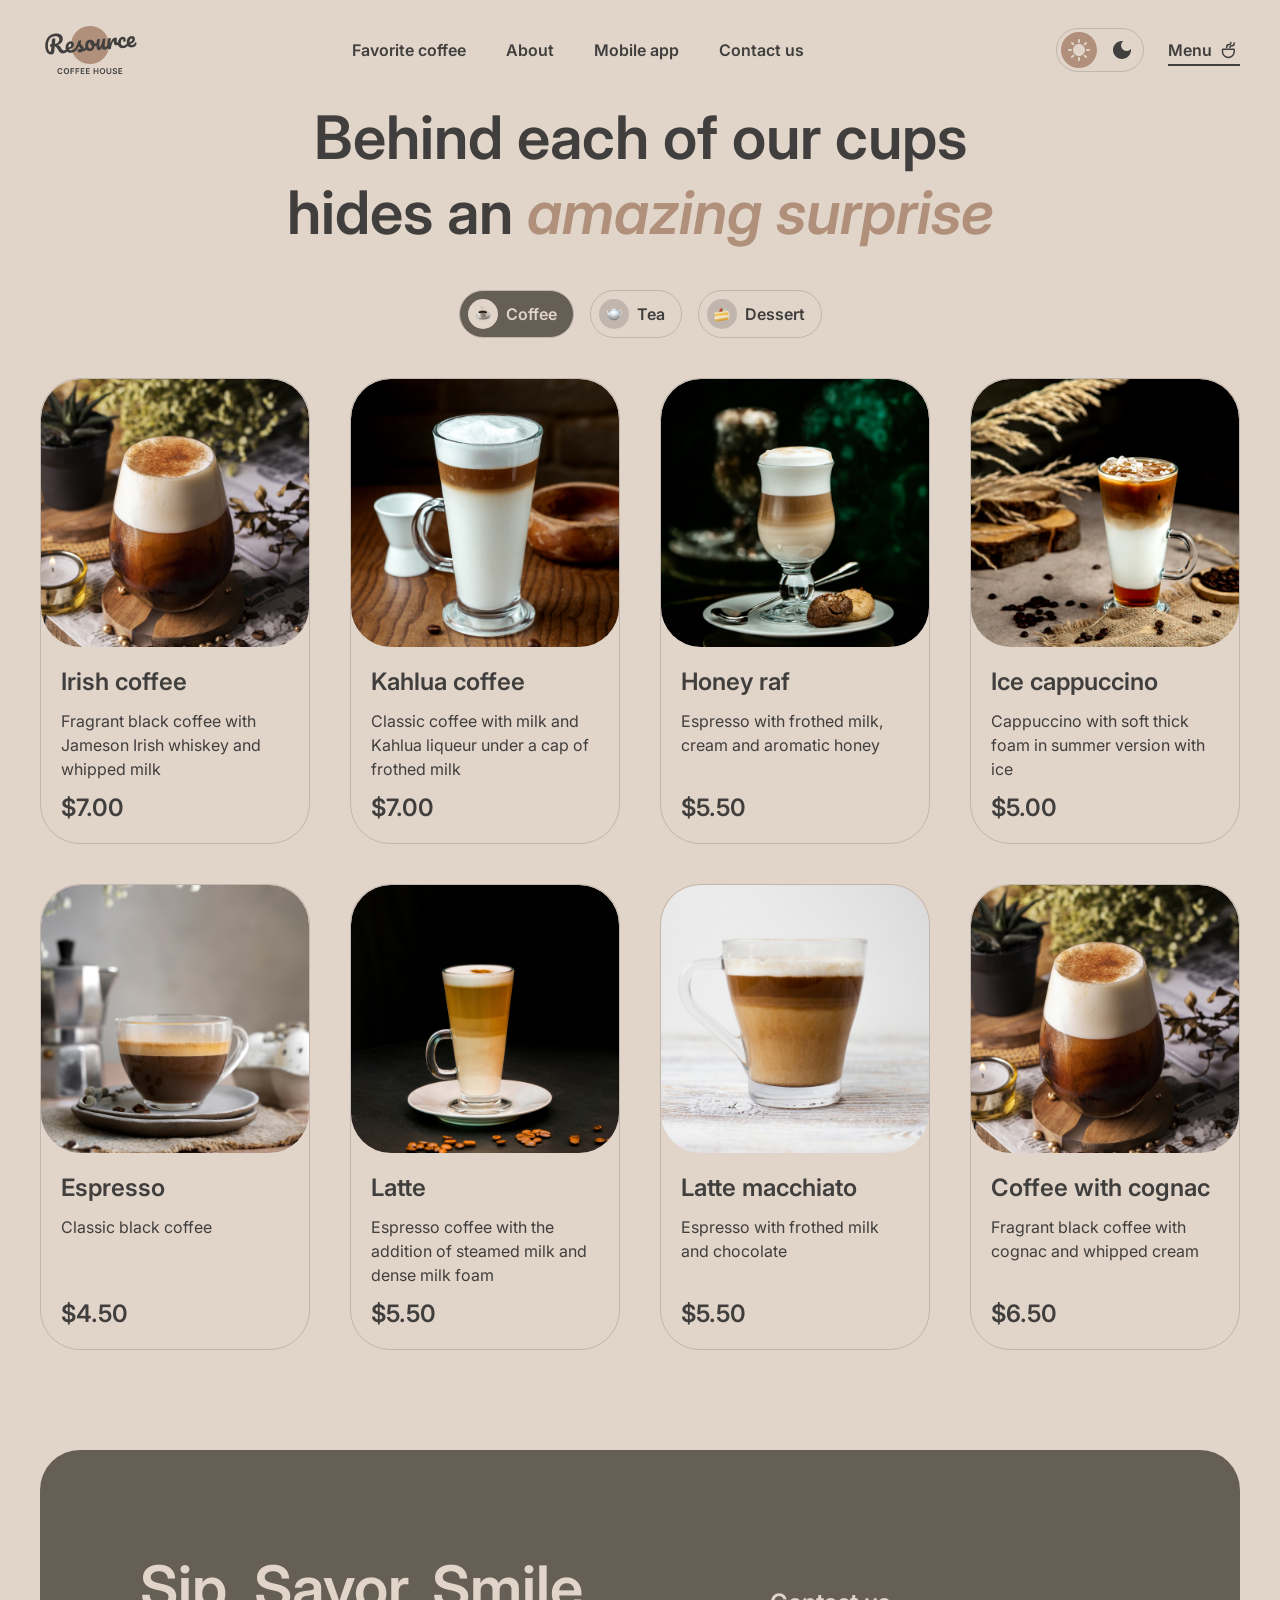
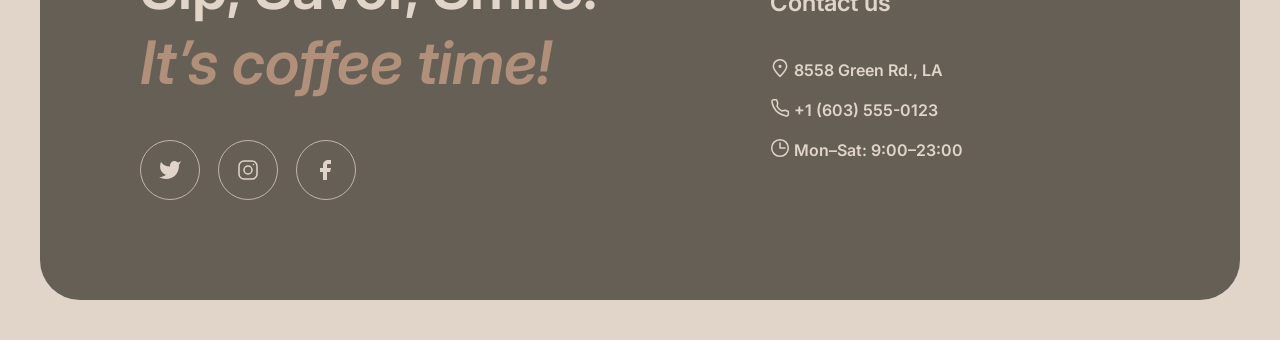
==== catalog.html @ eeb882cd "feat: add favicon" ====
<!doctype html>
<html lang="en">
  <head>
    <meta charset="UTF-8" />
    <meta name="viewport" content="width=device-width, initial-scale=1.0" />
    <title>Coffee House</title>
    <link rel="shortcut icon" href="./img/favicon.ico" type="image/x-icon" />
    <link rel="stylesheet" href="css/reset.css" />
    <link rel="stylesheet" href="css/style.css" />
  </head>
  <body>
    <div class="wrapper">
      <header class="header">
        <div class="header__container">
          <a href="index.html" class="header__logo">
            <img class="header__logo-img" src="./img/logo.png" alt="logo" />
            <img class="header__logo-img-dark" src="./img/logo-dark.png" alt="logo dark" />
          </a>
          <nav class="header__menu menu-header">
            <ul class="menu-header__list">
              <li class="menu-header__item">
                <a href="#favorite" class="menu-header__link">Favorite coffee</a>
              </li>
              <li class="menu-header__item">
                <a href="#about" class="menu-header__link">About</a>
              </li>
              <li class="menu-header__item">
                <a href="#mobile" class="menu-header__link">Mobile app</a>
              </li>
              <li class="menu-header__item">
                <a href="#footer" class="menu-header__link">Contact us</a>
              </li>
              <li class="menu-header__item">
                <a href="#" class="actions-header__menu"
                  >Menu
                  <svg width="20" height="20" viewBox="0 0 20 20" fill="none" xmlns="http://www.w3.org/2000/svg">
                    <path
                      d="M14.167 9.76667V11.6667C14.167 14.8883 11.5553 17.5 8.33366 17.5C5.112 17.5 2.50033 14.8883 2.50033 11.6667V9.76667C2.50033 9.4353 2.76896 9.16667 3.10033 9.16667H13.567C13.8984 9.16667 14.167 9.4353 14.167 9.76667Z"
                      stroke="#403F3D"
                      stroke-width="1.5"
                      stroke-linecap="round"
                      stroke-linejoin="round"
                    />
                    <path
                      d="M10.0003 7.50008C10.0003 6.66675 10.5956 5.83341 11.786 5.83341C13.101 5.83341 14.167 4.76743 14.167 3.45246V2.91675"
                      stroke="#403F3D"
                      stroke-width="1.5"
                      stroke-linecap="round"
                      stroke-linejoin="round"
                    />
                    <path
                      d="M6.66634 7.5V7.08333C6.66634 5.70262 7.78563 4.58333 9.16634 4.58333C10.0868 4.58333 10.833 3.83714 10.833 2.91667V2.5"
                      stroke="#403F3D"
                      stroke-width="1.5"
                      stroke-linecap="round"
                      stroke-linejoin="round"
                    />
                    <path
                      d="M13.333 9.16675H15.4163C16.5669 9.16675 17.4997 10.0995 17.4997 11.2501C17.4997 12.4007 16.5669 13.3334 15.4163 13.3334H14.1663"
                      stroke="#403F3D"
                      stroke-width="1.5"
                      stroke-linecap="round"
                      stroke-linejoin="round"
                    />
                  </svg>
                </a>
              </li>
            </ul>
          </nav>
          <div class="header__actions actions-header">
            <button class="actions-header__theme">
              <span class="actions-header__icon">
                <svg width="22" height="22" viewBox="0 0 22 22" fill="none" xmlns="http://www.w3.org/2000/svg">
                  <path
                    d="M10 3V1C10 0.45 10.45 0 11 0C11.55 0 12 0.45 12 1V3C12 3.55 11.55 4 11 4C10.45 4 10 3.55 10 3ZM17.36 6.05L18.77 4.63C19.16 4.24 19.16 3.61 18.77 3.22C18.38 2.83 17.75 2.83 17.36 3.22L15.95 4.64C15.56 5.03 15.56 5.66 15.95 6.05C16.34 6.44 16.97 6.44 17.36 6.05ZM21 10H19C18.45 10 18 10.45 18 11C18 11.55 18.45 12 19 12H21C21.55 12 22 11.55 22 11C22 10.45 21.55 10 21 10ZM11 18C10.45 18 10 18.45 10 19V21C10 21.55 10.45 22 11 22C11.55 22 12 21.55 12 21V19C12 18.45 11.55 18 11 18ZM4.64 6.05L3.22 4.64C2.83 4.25 2.83 3.61 3.22 3.23C3.61 2.85 4.25 2.84 4.63 3.23L6.04 4.64C6.43 5.03 6.43 5.67 6.04 6.05C5.65 6.43 5.02 6.44 4.64 6.05ZM15.95 15.95C15.56 16.34 15.56 16.98 15.95 17.36L17.36 18.77C17.75 19.16 18.39 19.16 18.77 18.77C19.16 18.38 19.16 17.74 18.77 17.36L17.36 15.95C16.98 15.56 16.34 15.56 15.95 15.95ZM1 12H3C3.55 12 4 11.55 4 11C4 10.45 3.55 10 3 10H1C0.45 10 0 10.45 0 11C0 11.55 0.45 12 1 12ZM4.64 18.78L6.05 17.37C6.44 16.98 6.44 16.34 6.05 15.96C5.66 15.58 5.02 15.57 4.64 15.96L3.23 17.37C2.84 17.76 2.84 18.4 3.23 18.78C3.61 19.17 4.25 19.17 4.64 18.78ZM11 5C7.69 5 5 7.69 5 11C5 14.31 7.69 17 11 17C14.31 17 17 14.31 17 11C17 7.69 14.31 5 11 5Z"
                    fill="currentColor"
                  />
                </svg>
              </span>
              <span class="actions-header__icon">
                <svg width="18" height="18" viewBox="0 0 18 18" fill="none" xmlns="http://www.w3.org/2000/svg">
                  <path
                    d="M9 0C4.03 0 0 4.03 0 9C0 13.97 4.03 18 9 18C13.97 18 18 13.97 18 9C18 8.54 17.96 8.08 17.9 7.64C16.92 9.01 15.32 9.9 13.5 9.9C10.52 9.9 8.1 7.48 8.1 4.5C8.1 2.69 8.99 1.08 10.36 0.0999999C9.92 0.0399999 9.46 0 9 0Z"
                    fill="currentColor"
                  />
                </svg>
              </span>
            </button>
            <a href="#" class="actions-header__menu active"
              >Menu
              <svg width="20" height="20" viewBox="0 0 20 20" fill="none" xmlns="http://www.w3.org/2000/svg">
                <path
                  d="M14.167 9.76667V11.6667C14.167 14.8883 11.5553 17.5 8.33366 17.5C5.112 17.5 2.50033 14.8883 2.50033 11.6667V9.76667C2.50033 9.4353 2.76896 9.16667 3.10033 9.16667H13.567C13.8984 9.16667 14.167 9.4353 14.167 9.76667Z"
                  stroke="currentColor"
                  stroke-width="1.5"
                  stroke-linecap="round"
                  stroke-linejoin="round"
                />
                <path
                  d="M10.0003 7.50008C10.0003 6.66675 10.5956 5.83341 11.786 5.83341C13.101 5.83341 14.167 4.76743 14.167 3.45246V2.91675"
                  stroke="currentColor"
                  stroke-width="1.5"
                  stroke-linecap="round"
                  stroke-linejoin="round"
                />
                <path
                  d="M6.66634 7.5V7.08333C6.66634 5.70262 7.78563 4.58333 9.16634 4.58333C10.0868 4.58333 10.833 3.83714 10.833 2.91667V2.5"
                  stroke="currentColor"
                  stroke-width="1.5"
                  stroke-linecap="round"
                  stroke-linejoin="round"
                />
                <path
                  d="M13.333 9.16675H15.4163C16.5669 9.16675 17.4997 10.0995 17.4997 11.2501C17.4997 12.4007 16.5669 13.3334 15.4163 13.3334H14.1663"
                  stroke="#currentColor"
                  stroke-width="1.5"
                  stroke-linecap="round"
                  stroke-linejoin="round"
                />
              </svg>
            </a>
            <button type="button" class="icon-menu"></button>
          </div>
        </div>
      </header>
      <main class="main">
        <section class="catalog">
          <div class="catalog__container">
            <h1 class="catalog__title">Behind each of our cups hides an <span class="accent">amazing surprise</span></h1>
            <ul class="catalog__tabs">
              <li class="catalog__tab tab-catalog">
                <button class="tab-catalog__btn tab-catalog__btn--active" data-tab="coffee">
                  <div class="tab-catalog__icon">
                    <img src="./img/tab-icon-1.png" alt="coffee" />
                  </div>
                  <span class="tab-catalog__name">Coffee</span>
                </button>
              </li>
              <li class="catalog__tab tab-catalog">
                <button class="tab-catalog__btn" data-tab="tea">
                  <div class="tab-catalog__icon">
                    <img src="./img/tab-icon-2.png" alt="coffee" />
                  </div>
                  <span class="tab-catalog__name">Tea</span>
                </button>
              </li>
              <li class="catalog__tab tab-catalog">
                <button class="tab-catalog__btn" data-tab="dessert">
                  <div class="tab-catalog__icon">
                    <img src="./img/tab-icon-3.png" alt="coffee" />
                  </div>
                  <span class="tab-catalog__name">Dessert</span>
                </button>
              </li>
            </ul>
            <div class="catalog__grid">
              <article class="catalog__item item-catalog" data-category="coffee">
                <div class="item-catalog__image">
                  <img src="./img/catalog/coffee-1.jpg" alt="coffee-1" />
                </div>
                <div class="item-catalog__body">
                  <a href="#" class="item-catalog__title-link">
                    <h3 class="item-catalog__title">Irish coffee</h3>
                  </a>
                  <div class="item-catalog__text">Fragrant black coffee with Jameson Irish whiskey and whipped milk</div>
                  <div class="item-catalog__price">$7.00</div>
                </div>
              </article>
              <article class="catalog__item item-catalog" data-category="coffee">
                <div class="item-catalog__image">
                  <img src="./img/catalog/coffee-2.jpg" alt="coffee-2" />
                </div>
                <div class="item-catalog__body">
                  <a href="#" class="item-catalog__title-link">
                    <h3 class="item-catalog__title">Kahlua coffee</h3>
                  </a>
                  <div class="item-catalog__text">Classic coffee with milk and Kahlua liqueur under a cap of frothed milk</div>
                  <div class="item-catalog__price">$7.00</div>
                </div>
              </article>
              <article class="catalog__item item-catalog" data-category="coffee">
                <div class="item-catalog__image">
                  <img src="./img/catalog/coffee-3.jpg" alt="coffee-3" />
                </div>
                <div class="item-catalog__body">
                  <a href="#" class="item-catalog__title-link">
                    <h3 class="item-catalog__title">Honey raf</h3>
                  </a>
                  <div class="item-catalog__text">Espresso with frothed milk, cream and aromatic honey</div>
                  <div class="item-catalog__price">$5.50</div>
                </div>
              </article>
              <article class="catalog__item item-catalog" data-category="coffee">
                <div class="item-catalog__image">
                  <img src="./img/catalog/coffee-4.jpg" alt="coffee-4" />
                </div>
                <div class="item-catalog__body">
                  <a href="#" class="item-catalog__title-link">
                    <h3 class="item-catalog__title">Ice cappuccino</h3>
                  </a>
                  <div class="item-catalog__text">Cappuccino with soft thick foam in summer version with ice</div>
                  <div class="item-catalog__price">$5.00</div>
                </div>
              </article>
              <article class="catalog__item item-catalog" data-category="coffee">
                <div class="item-catalog__image">
                  <img src="./img/catalog/coffee-5.jpg" alt="coffee-5" />
                </div>
                <div class="item-catalog__body">
                  <a href="#" class="item-catalog__title-link">
                    <h3 class="item-catalog__title">Espresso</h3>
                  </a>
                  <div class="item-catalog__text">Classic black coffee</div>
                  <div class="item-catalog__price">$4.50</div>
                </div>
              </article>
              <article class="catalog__item item-catalog" data-category="coffee">
                <div class="item-catalog__image">
                  <img src="./img/catalog/coffee-6.jpg" alt="coffee-6" />
                </div>
                <div class="item-catalog__body">
                  <a href="#" class="item-catalog__title-link">
                    <h3 class="item-catalog__title">Latte</h3>
                  </a>
                  <div class="item-catalog__text">Espresso coffee with the addition of steamed milk and dense milk foam</div>
                  <div class="item-catalog__price">$5.50</div>
                </div>
              </article>
              <article class="catalog__item item-catalog" data-category="coffee">
                <div class="item-catalog__image">
                  <img src="./img/catalog/coffee-7.jpg" alt="coffee-7" />
                </div>
                <div class="item-catalog__body">
                  <a href="#" class="item-catalog__title-link">
                    <h3 class="item-catalog__title">Latte macchiato</h3>
                  </a>
                  <div class="item-catalog__text">Espresso with frothed milk and chocolate</div>
                  <div class="item-catalog__price">$5.50</div>
                </div>
              </article>
              <article class="catalog__item item-catalog" data-category="coffee">
                <div class="item-catalog__image">
                  <img src="./img/catalog/coffee-1.jpg" alt="coffee-1" />
                </div>
                <div class="item-catalog__body">
                  <a href="#" class="item-catalog__title-link">
                    <h3 class="item-catalog__title">Coffee with cognac</h3>
                  </a>
                  <div class="item-catalog__text">Fragrant black coffee with cognac and whipped cream</div>
                  <div class="item-catalog__price">$6.50</div>
                </div>
              </article>

              <article class="catalog__item item-catalog hidden" data-category="tea">
                <div class="item-catalog__image">
                  <img src="./img/catalog/tea-1.jpg" alt="tea-1" />
                </div>
                <div class="item-catalog__body">
                  <a href="#" class="item-catalog__title-link">
                    <h3 class="item-catalog__title">Moroccan</h3>
                  </a>
                  <div class="item-catalog__text">Fragrant black tea with the addition of tangerine, cinnamon, honey, lemon and mint</div>
                  <div class="item-catalog__price">$4.50</div>
                </div>
              </article>
              <article class="catalog__item item-catalog hidden" data-category="tea">
                <div class="item-catalog__image">
                  <img src="./img/catalog/tea-2.jpg" alt="tea-2" />
                </div>
                <div class="item-catalog__body">
                  <a href="#" class="item-catalog__title-link">
                    <h3 class="item-catalog__title">Ginger</h3>
                  </a>
                  <div class="item-catalog__text">Original black tea with fresh ginger, lemon and honey</div>
                  <div class="item-catalog__price">$5.00</div>
                </div>
              </article>
              <article class="catalog__item item-catalog hidden" data-category="tea">
                <div class="item-catalog__image">
                  <img src="./img/catalog/tea-3.jpg" alt="tea-3" />
                </div>
                <div class="item-catalog__body">
                  <a href="#" class="item-catalog__title-link">
                    <h3 class="item-catalog__title">Cranberry</h3>
                  </a>
                  <div class="item-catalog__text">Invigorating black tea with cranberry and honey</div>
                  <div class="item-catalog__price">$5.00</div>
                </div>
              </article>
              <article class="catalog__item item-catalog hidden" data-category="tea">
                <div class="item-catalog__image">
                  <img src="./img/catalog/tea-4.jpg" alt="tea-4" />
                </div>
                <div class="item-catalog__body">
                  <a href="#" class="item-catalog__title-link">
                    <h3 class="item-catalog__title">Sea buckthorn</h3>
                  </a>
                  <div class="item-catalog__text">Toning sweet black tea with sea buckthorn, fresh thyme and cinnamon</div>
                  <div class="item-catalog__price">$5.50</div>
                </div>
              </article>

              <article class="catalog__item item-catalog hidden" data-category="dessert">
                <div class="item-catalog__image">
                  <img src="./img/catalog/dessert-1.jpg" alt="dessert-1" />
                </div>
                <div class="item-catalog__body">
                  <a href="#" class="item-catalog__title-link">
                    <h3 class="item-catalog__title">Marble cheesecake</h3>
                  </a>
                  <div class="item-catalog__text">Philadelphia cheese with lemon zest on a light sponge cake and red currant jam</div>
                  <div class="item-catalog__price">$3.50</div>
                </div>
              </article>
              <article class="catalog__item item-catalog hidden" data-category="dessert">
                <div class="item-catalog__image">
                  <img src="./img/catalog/dessert-2.jpg" alt="dessert-2" />
                </div>
                <div class="item-catalog__body">
                  <a href="#" class="item-catalog__title-link">
                    <h3 class="item-catalog__title">Red velvet</h3>
                  </a>
                  <div class="item-catalog__text">Layer cake with cream cheese frosting</div>
                  <div class="item-catalog__price">$4.500</div>
                </div>
              </article>
              <article class="catalog__item item-catalog hidden" data-category="dessert">
                <div class="item-catalog__image">
                  <img src="./img/catalog/dessert-3.jpg" alt="dessert-3" />
                </div>
                <div class="item-catalog__body">
                  <a href="#" class="item-catalog__title-link">
                    <h3 class="item-catalog__title">Cheesecakes</h3>
                  </a>
                  <div class="item-catalog__text">
                    Soft cottage cheese pancakes with sour cream and fresh berries and sprinkled with powdered sugar
                  </div>
                  <div class="item-catalog__price">$4.50</div>
                </div>
              </article>
              <article class="catalog__item item-catalog hidden" data-category="dessert">
                <div class="item-catalog__image">
                  <img src="./img/catalog/dessert-4.jpg" alt="dessert-4" />
                </div>
                <div class="item-catalog__body">
                  <a href="#" class="item-catalog__title-link">
                    <h3 class="item-catalog__title">Creme brulee</h3>
                  </a>
                  <div class="item-catalog__text">Delicate creamy dessert in a caramel basket with wild berries</div>
                  <div class="item-catalog__price">$4.00</div>
                </div>
              </article>
              <article class="catalog__item item-catalog hidden" data-category="dessert">
                <div class="item-catalog__image">
                  <img src="./img/catalog/dessert-5.jpg" alt="dessert-5" />
                </div>
                <div class="item-catalog__body">
                  <a href="#" class="item-catalog__title-link">
                    <h3 class="item-catalog__title">Pancakes</h3>
                  </a>
                  <div class="item-catalog__text">Tender pancakes with strawberry jam and fresh strawberries</div>
                  <div class="item-catalog__price">$4.50</div>
                </div>
              </article>
              <article class="catalog__item item-catalog hidden" data-category="dessert">
                <div class="item-catalog__image">
                  <img src="./img/catalog/dessert-6.jpg" alt="dessert-6" />
                </div>
                <div class="item-catalog__body">
                  <a href="#" class="item-catalog__title-link">
                    <h3 class="item-catalog__title">Honey cake</h3>
                  </a>
                  <div class="item-catalog__text">Classic honey cake with delicate custard</div>
                  <div class="item-catalog__price">$4.50</div>
                </div>
              </article>

              <article class="catalog__item item-catalog hidden" data-category="dessert">
                <div class="item-catalog__image">
                  <img src="./img/catalog/dessert-7.jpg" alt="dessert-7" />
                </div>
                <div class="item-catalog__body">
                  <a href="#" class="item-catalog__title-link">
                    <h3 class="item-catalog__title">Chocolate cake</h3>
                  </a>
                  <div class="item-catalog__text">Cake with hot chocolate filling and nuts with dried apricots</div>
                  <div class="item-catalog__price">$5.50</div>
                </div>
              </article>
              <article class="catalog__item item-catalog hidden" data-category="dessert">
                <div class="item-catalog__image">
                  <img src="./img/catalog/dessert-8.jpg" alt="dessert-8" />
                </div>
                <div class="item-catalog__body">
                  <a href="#" class="item-catalog__title-link">
                    <h3 class="item-catalog__title">Black forest</h3>
                  </a>
                  <div class="item-catalog__text">A combination of thin sponge cake with cherry jam and light chocolate mousse</div>
                  <div class="item-catalog__price">$6.50</div>
                </div>
              </article>
            </div>
            <div class="catalog__load-more">
              <button class="catalog__load-more-btn">
                <svg width="24" height="24" viewBox="0 0 24 24" fill="none" xmlns="http://www.w3.org/2000/svg">
                  <path
                    d="M21.8883 13.5C21.1645 18.3113 17.013 22 12 22C6.47715 22 2 17.5228 2 12C2 6.47715 6.47715 2 12 2C16.1006 2 19.6248 4.46819 21.1679 8"
                    stroke="currentColor"
                    stroke-linecap="round"
                    stroke-linejoin="round"
                  />
                  <path d="M17 8H21.4C21.7314 8 22 7.73137 22 7.4V3" stroke="currentColor" stroke-linecap="round" stroke-linejoin="round" />
                </svg>
              </button>
            </div>
          </div>
        </section>
      </main>
      <footer class="footer" id="footer">
        <div class="footer__container">
          <div class="footer__content">
            <h2 class="footer__title heading-2">Sip, Savor, Smile. <span class="accent">It’s coffee time!</span></h2>
            <div class="footer__social social-footer">
              <a href="#" class="social-footer__link"
                ><svg width="24" height="24" viewBox="0 0 24 24" fill="currentColor" xmlns="http://www.w3.org/2000/svg">
                  <path
                    d="M23 3.01006C23 3.01006 20.9821 4.20217 19.86 4.54006C19.2577 3.84757 18.4573 3.35675 17.567 3.13398C16.6767 2.91122 15.7395 2.96725 14.8821 3.29451C14.0247 3.62177 13.2884 4.20446 12.773 4.96377C12.2575 5.72309 11.9877 6.62239 12 7.54006V8.54006C10.2426 8.58562 8.50127 8.19587 6.93101 7.4055C5.36074 6.61513 4.01032 5.44869 3 4.01006C3 4.01006 -1 13.0101 8 17.0101C5.94053 18.408 3.48716 19.109 1 19.0101C10 24.0101 21 19.0101 21 7.51006C20.9991 7.23151 20.9723 6.95365 20.92 6.68006C21.9406 5.67355 23 3.01006 23 3.01006Z"
                    stroke-linecap="round"
                    stroke-linejoin="round"
                  />
                </svg>
              </a>
              <a href="#" class="social-footer__link"
                ><svg
                  width="24"
                  height="24"
                  viewBox="0 0 24 24"
                  fill="none"
                  stroke="currentColor"
                  stroke-width="1.5"
                  xmlns="http://www.w3.org/2000/svg"
                >
                  <path
                    d="M12 16C14.2091 16 16 14.2091 16 12C16 9.79086 14.2091 8 12 8C9.79086 8 8 9.79086 8 12C8 14.2091 9.79086 16 12 16Z"
                    stroke-linecap="round"
                    stroke-linejoin="round"
                  />
                  <path
                    d="M3 16V8C3 5.23858 5.23858 3 8 3H16C18.7614 3 21 5.23858 21 8V16C21 18.7614 18.7614 21 16 21H8C5.23858 21 3 18.7614 3 16Z"
                  />
                  <path d="M17.5 6.51L17.51 6.49889" stroke-linecap="round" stroke-linejoin="round" /></svg
              ></a>
              <a href="#" class="social-footer__link"
                ><svg width="24" height="24" viewBox="0 0 24 24" fill="currentColor" xmlns="http://www.w3.org/2000/svg">
                  <path
                    d="M17 2H14C12.6739 2 11.4021 2.52678 10.4645 3.46447C9.52678 4.40215 9 5.67392 9 7V10H6V14H9V22H13V14H16L17 10H13V7C13 6.73478 13.1054 6.48043 13.2929 6.29289C13.4804 6.10536 13.7348 6 14 6H17V2Z"
                    stroke-linecap="round"
                    stroke-linejoin="round"
                  />
                </svg>
              </a>
            </div>
          </div>
          <div class="footer__contacts contacts-footer">
            <h3 class="contacts-footer__title">Contact us</h3>
            <a href="#" class="contacts-footer__link contacts-footer__address">8558 Green Rd., LA</a>
            <a href="tel:16035550123" class="contacts-footer__link contacts-footer__phone">+1 (603) 555-0123</a>
            <a href="#" class="contacts-footer__link contacts-footer__worktime">Mon–Sat: 9:00–23:00</a>
          </div>
        </div>
      </footer>
    </div>
    <script src="./js/script.js"></script>
  </body>
</html>
---- css/style.css ----
.catalog {
  margin-bottom: 6.25rem;
}
@media (width <= 480px) {
  .catalog {
    padding-left: 1.1875rem;
    padding-right: 1.1875rem;
  }
}
.catalog__title {
  font-size: 3.75rem;
  line-height: 1.25;
  font-weight: 600;
  color: var(--text-primary);
  text-align: center;
  max-width: 50rem;
  margin: 0 auto;
}
.catalog__title:not(:last-child) {
  margin-bottom: 2.5rem;
}
.catalog__title .accent {
  font-style: italic;
  color: var(--text-accent);
}
@media (width <= 480px) {
  .catalog__title {
    font-size: 2rem;
  }
}
.catalog__tabs {
  display: flex;
  align-items: center;
  justify-content: center;
  column-gap: 1rem;
}
.catalog__tabs:not(:last-child) {
  margin-bottom: 2.5rem;
}
@media (width <= 480px) {
  .catalog__tabs {
    column-gap: 0.5rem;
  }
}
.catalog__grid {
  display: grid;
  grid-template-columns: repeat(4, 1fr);
  gap: 2.5rem;
}
@media (width <= 992px) {
  .catalog__grid {
    grid-template-columns: repeat(3, 1fr);
  }
}
@media (width <= 768px) {
  .catalog__grid {
    grid-template-columns: repeat(2, 1fr);
  }
}
@media (width <= 480px) {
  .catalog__grid {
    grid-template-columns: auto;
  }
}
@media (width <= 768px) {
  .catalog__item:nth-child(n+5) {
    display: none;
  }
}
.catalog__item.hidden {
  display: none;
}
.catalog__load-more {
  display: none;
  text-align: center;
  margin-top: 2.5rem;
}
@media (width <= 768px) {
  .catalog__load-more {
    display: block;
  }
}
.catalog__load-more-btn {
  margin-left: auto;
  margin-right: auto;
  width: 3.75rem;
  height: 3.75rem;
  display: flex;
  align-items: center;
  justify-content: center;
  border-radius: 50%;
  border: 0.0625rem solid var(--border-primary);
}
.catalog__load-more-btn svg {
  transition: transform 0.5s ease-in-out;
}
@media (any-hover: hover) {
  .catalog__load-more-btn:hover svg {
    transform: rotate(180deg);
  }
}

.tab-catalog__btn {
  display: flex;
  align-items: center;
  column-gap: 0.5rem;
  border-radius: 6.25rem;
  border: 0.0625rem solid var(--border-primary);
  padding: 0.5rem 1rem 0.5rem 0.5rem;
  transition: all 0.3s ease 0s;
}
@media (any-hover: hover) {
  .tab-catalog__btn:hover {
    background-color: var(--background-container);
    color: var(--text-inverse);
  }
  .tab-catalog__btn:hover .tab-catalog__icon {
    background-color: var(--background-page);
  }
}
.tab-catalog__btn--active {
  background-color: var(--background-container);
  color: var(--text-inverse);
}
.tab-catalog__btn--active .tab-catalog__icon {
  background-color: var(--background-page);
}
.tab-catalog__icon {
  width: 30px;
  height: 30px;
  background-color: var(--border-primary);
  display: flex;
  align-items: center;
  justify-content: center;
  border-radius: 50%;
}
.tab-catalog__name {
  font-weight: 600;
}

.item-catalog {
  border-radius: 40px;
  overflow: hidden;
  border: 0.0625rem solid var(--border-primary);
  display: flex;
  flex-direction: column;
}
.item-catalog__image {
  border-radius: 40px;
  overflow: hidden;
}
.item-catalog__image img {
  width: 100%;
  height: 100%;
  object-fit: cover;
  transition: transform 0.3s ease 0s;
  cursor: pointer;
}
@media (any-hover: hover) {
  .item-catalog__image:hover img {
    transform: scale(1.02);
  }
}
.item-catalog__body {
  padding: 1.25rem;
  display: flex;
  flex-direction: column;
  row-gap: 0.75rem;
  flex-grow: 1;
}
.item-catalog__title {
  font-size: 1.5rem;
  line-height: 1.25;
  font-weight: 600;
}
@media (any-hover: hover) {
  .item-catalog__title:hover {
    text-decoration: underline;
  }
}
.item-catalog__text {
  flex-grow: 1;
}
.item-catalog__price {
  font-size: 1.5rem;
  line-height: 1.25;
  font-weight: 600;
}

@font-face {
  font-family: "Inter";
  src: url("../fonts/Inter-VariableFont_opsz,wght.ttf") format("truetype");
  font-weight: 100 900;
  font-style: normal;
  font-display: swap;
}
@font-face {
  font-family: "Inter";
  src: url("../fonts/Inter-Italic-VariableFont_opsz,wght.ttf") format("truetype");
  font-weight: 100 900;
  font-style: italic;
  font-display: swap;
}
@font-face {
  font-family: "Manrope";
  src: url("../fonts/Manrope-VariableFont_wght.ttf") format("truetype");
  font-weight: 100 900;
  font-style: normal;
  font-display: swap;
}
:root {
  --text-primary: #403f3d;
  --text-inverse: #e1d4c9;
  --text-accent: #b0907a;
  --background-page: #e1d4c9;
  --background-container: #665f55;
  --background-overlay: rgba(#403f3d, 0.8);
  --border-primary: #c1b6ad;
  --border-inverse: #665f55;
}

.dark-theme {
  --text-primary: #e1d4c9;
  --text-inverse: #e1d4c9;
  --text-accent: #b0907a;
  --background-page: #292826;
  --background-container: #403f3d;
  --background-overlay: rgba(#292826, 0.8);
  --border-primary: #665f55;
  --border-inverse: #c1b6ad;
}
.dark-theme .header__logo-img {
  display: none;
}
.dark-theme .header__logo-img-dark {
  display: block;
}
.dark-theme .actions-header__theme::before {
  left: 2.9rem;
}
.dark-theme .actions-header__theme::after {
  left: 0.25rem;
  right: auto;
}

.heading-1 {
  font-size: 4.5rem;
  font-weight: 600;
  line-height: 1.05;
}
.heading-1 .accent {
  font-style: italic;
  color: var(--text-accent);
}
@media (width <= 992px) {
  .heading-1 {
    font-size: 3.25rem;
  }
}
@media (width <= 670px) {
  .heading-1 {
    font-size: 2.625rem;
    line-height: 1.15;
  }
}

.heading-2 {
  font-size: 3.75rem;
  font-weight: 600;
  line-height: 1.25;
}
.heading-2 .accent {
  font-style: italic;
  color: var(--text-accent);
}
@media (width <= 992px) {
  .heading-2 {
    font-size: 2.75rem;
  }
}
@media (width <= 670px) {
  .heading-2 {
    font-size: 2rem;
  }
}

.heading-3 {
  font-size: 1.5rem;
  font-weight: 600;
  line-height: 1.25;
}

.caption {
  font-size: 0.625rem;
  font-weight: 600;
  line-height: 1.4;
}

.text-action {
  font-weight: 600;
}

html {
  scroll-behavior: smooth;
}

body {
  font-family: "Inter", sans-serif;
  line-height: 1.5;
  background-color: var(--background-page);
  color: var(--text-primary);
}

.wrapper {
  min-height: 100%;
  display: flex;
  flex-direction: column;
  overflow: hidden;
}

.main {
  flex: 1 1 auto;
}

[class*=__container] {
  max-width: 90rem;
  margin: 0 auto;
  padding: 0 2.5rem;
}
@media (width <= 670px) {
  [class*=__container] {
    padding: 0 1rem;
  }
}

.header__container {
  display: flex;
  align-items: center;
  justify-content: space-between;
  gap: 1.5rem;
  padding-top: 1.25rem;
  padding-bottom: 1.25rem;
}
.header__logo {
  flex: 0 0 100px;
  position: relative;
  z-index: 101;
}
.header__logo-img, .header__logo-img-dark {
  max-width: 100%;
}
.header__logo-img-dark {
  display: none;
}
.header__menu {
  flex: 1 1 auto;
}
@media (width <= 768px) {
  .menu-header {
    padding: 100px 15px 25px 15px;
    position: fixed;
    z-index: 4;
    width: 100%;
    height: 100%;
    top: 0;
    left: -100%;
    overflow: auto;
    display: flex;
    flex-direction: column;
    row-gap: 2.5rem;
    background-color: var(--background-page);
    transition: left 0.5s ease;
  }
}
.menu-header .menu-open {
  left: 0;
}
.menu-header__list {
  display: flex;
  flex-wrap: wrap;
  justify-content: center;
  align-items: center;
  column-gap: 2.5rem;
  row-gap: 0.3125rem;
  z-index: 101;
}
@media (width <= 768px) {
  .menu-header__list {
    flex: 1 1 auto;
    align-items: center;
    flex-direction: column;
    line-height: 1.25;
    row-gap: 3.75rem;
    font-size: 2rem;
  }
}
@media (width < 866px) {
  .menu-header__list {
    column-gap: 1.75rem;
  }
}
.menu-header__item .actions-header__menu {
  display: none;
}
@media (width <= 768px) {
  .menu-header__item .actions-header__menu {
    display: block;
    margin-top: 2.5rem;
  }
}
.menu-header__link {
  font-weight: 600;
  position: relative;
}
.menu-header__link::before {
  content: "";
  position: absolute;
  width: 0;
  height: 0.125rem;
  bottom: -4px;
  left: 0;
  background-color: var(--text-primary);
  transition: width 0.3s ease 0s;
}
@media (any-hover: hover) {
  .menu-header__link:hover::before {
    width: 100%;
  }
}

.actions-header {
  display: flex;
  align-items: center;
  gap: 1.5rem;
  position: relative;
  z-index: 101;
}
.actions-header__theme {
  border: 0.0625rem solid var(--border-primary);
  border-radius: 6.25rem;
  padding: 0.25rem;
  position: relative;
  display: flex;
  gap: 0.5rem;
  width: 5.5rem;
  height: 2.75rem;
  align-items: center;
  color: var(--text-primary);
  cursor: pointer;
  background-color: transparent;
}
.actions-header__theme::before {
  content: "";
  position: absolute;
  width: 2.25rem;
  height: 2.25rem;
  border-radius: 50%;
  background-color: var(--text-accent);
  top: 50%;
  left: 0.25rem;
  transform: translateY(-50%);
  transition: all 0.3s ease;
}
.actions-header__theme::after {
  content: "";
  position: absolute;
  width: 2.25rem;
  height: 2.25rem;
  border-radius: 50%;
  background-color: var(--border-primary);
  top: 50%;
  right: 0.25rem;
  transform: translateY(-50%);
  transition: all 0.3s ease;
  opacity: 0;
}
.actions-header__theme:hover::after {
  opacity: 1;
}
.actions-header__icon {
  display: flex;
  align-items: center;
  justify-content: center;
  width: 2.25rem;
  height: 2.25rem;
  position: relative;
  z-index: 1;
}
.actions-header__icon:first-child {
  color: var(--text-inverse);
}
.actions-header__menu {
  display: flex;
  align-items: center;
  column-gap: 0.5rem;
  font-weight: 600;
  position: relative;
  color: var(--text-primary);
}
@media (width <= 768px) {
  .actions-header__menu {
    display: none;
  }
}
.actions-header__menu::before {
  content: "";
  position: absolute;
  width: 0;
  height: 0.125rem;
  bottom: -0.25rem;
  left: 0;
  background-color: var(--text-primary);
  transition: width 0.3s ease 0s;
}
@media (any-hover: hover) {
  .actions-header__menu:hover::before {
    width: 100%;
  }
}
.actions-header__menu.active::before {
  width: 100%;
}

.icon-menu {
  display: none;
}
@media (width <= 768px) {
  .icon-menu {
    display: block;
    position: relative;
    z-index: 101;
    width: 2.75rem;
    height: 2.75rem;
    border: 0.0625rem solid var(--border-inverse);
    border-radius: 50%;
    background-color: transparent;
    cursor: pointer;
  }
}
@media (width <= 768px) and (any-hover: none) {
  .icon-menu {
    cursor: default;
  }
}
.icon-menu::before, .icon-menu::after {
  content: "";
  transition: all 0.3s ease 0s;
  right: 0;
  position: absolute;
  width: 1rem;
  height: 0.125rem;
  background-color: var(--text-primary);
  left: 50%;
}
.icon-menu::before {
  top: calc(50% - 4px);
  transform: translateX(-50%);
}
.icon-menu::after {
  top: calc(50% + 4px);
  transform: translateX(-50%);
}
.menu-open .icon-menu::before {
  top: 50%;
  transform: translate(-50%, -50%) rotate(-45deg);
}
.menu-open .icon-menu::after {
  top: 50%;
  transform: translate(-50%, -50%) rotate(45deg);
}

.body-lock {
  overflow: hidden;
}

.hero:not(:last-child) {
  margin-bottom: 6.25rem;
}
.hero__body {
  background: url("../img/main-img.jpg") center/cover no-repeat;
  padding: 6.25rem;
  border-radius: 2.5rem;
}
@media (width <= 768px) {
  .hero__body {
    padding-left: 3.75rem;
  }
}
@media (width <= 670px) {
  .hero__body {
    padding: 60px 16px;
  }
}
.hero__content {
  max-width: 33.125rem;
  display: flex;
  flex-direction: column;
  row-gap: 2.5rem;
}
.hero__title {
  color: var(--text-inverse);
}
.hero__text {
  color: var(--text-inverse);
}
.hero__link {
  align-self: flex-start;
  padding: 1.25rem 4.875rem;
  display: flex;
  font-weight: 600;
  background-color: var(--background-page);
  border-radius: 6.25rem;
  position: relative;
}
@media (any-hover: hover) {
  .hero__link:hover .hero__link-icon {
    opacity: 1;
    visibility: visible;
  }
}
.hero__link-icon {
  transition: opacity 0.3s ease;
  position: absolute;
  top: 52%;
  transform: translateY(-50%);
  right: 3.25rem;
  opacity: 0;
  visibility: hidden;
}
@media (width <= 768px) {
  .hero__link-icon {
    opacity: 1;
    visibility: visible;
  }
}

.favorite {
  margin-bottom: 6.25rem;
}
.favorite__title {
  text-align: center;
  margin-bottom: 2.5rem;
}
.slider {
  margin-bottom: 2.5rem;
  display: flex;
  align-items: center;
  column-gap: 2.5rem;
  justify-content: space-between;
}
.slider__btn {
  color: var(--text-primary);
  flex-shrink: 0;
  width: 3.75rem;
  height: 3.75rem;
  display: flex;
  align-items: center;
  justify-content: center;
  border: 0.0625rem solid var(--border-inverse);
  border-radius: 50%;
  transition: background-color 0.3s ease, border-color 0.3s ease;
}
@media (width <= 550px) {
  .slider__btn {
    display: none;
  }
}
@media (any-hover: hover) {
  .slider__btn:hover {
    background-color: var(--background-container);
    color: var(--text-inverse);
  }
}
.slider__window {
  overflow: hidden;
  flex: 1 1 auto;
  min-width: 0;
}
.slider__track {
  display: flex;
  transition: transform 0.3s ease;
}
.slider__item {
  flex: 0 0 100%;
  max-width: 100%;
  margin: 0 auto;
  text-align: center;
  flex-shrink: 0;
  width: 100%;
}
.slider__image img {
  max-width: 100%;
}
.slider__content {
  max-width: 21rem;
  margin: 0 auto;
  display: flex;
  flex-direction: column;
  row-gap: 1rem;
}
.slider__price {
  font-weight: 600;
  font-size: 1.5rem;
  line-height: 1.25;
}
.slider__btn-next {
  transform: rotate(180deg);
}
.slider__pagination {
  display: flex;
  justify-content: center;
  align-items: center;
  column-gap: 0.75rem;
}
.slider__dot {
  width: 2.5rem;
  height: 0.25rem;
  background-color: var(--border-primary);
  border-radius: 6.25rem;
}
.slider__dot-active {
  background-color: var(--text-primary);
}

.about {
  margin-bottom: 6.25rem;
}
.about__title {
  margin-bottom: 2.5rem;
}
.about__images {
  display: flex;
  gap: 2.5rem;
}
@media (width <= 768px) {
  .about__images {
    flex-direction: column;
  }
}
.about__images img {
  cursor: pointer;
  transition: transform 0.3s ease 0s;
}
.about__images img:hover {
  transform: scale(1.03);
}
.about__images-left, .about__images-right {
  display: flex;
  gap: 2.5rem;
  flex-direction: column;
  flex: 1;
}
.about__images-left .about__image:first-child {
  aspect-ratio: 660/590;
}
@media (width <= 380px) {
  .about__images-left .about__image:first-child {
    aspect-ratio: 348/590;
  }
}
.about__images-left .about__image:last-child {
  aspect-ratio: 660/430;
}
@media (width <= 768px) {
  .about__images-left .about__image:last-child {
    display: none;
  }
}
.about__images-right .about__image:first-child {
  aspect-ratio: 660/430;
}
@media (width <= 768px) {
  .about__images-right .about__image:first-child {
    display: none;
  }
}
.about__images-right .about__image:last-child {
  aspect-ratio: 660/590;
}
@media (width <= 380px) {
  .about__images-right .about__image:last-child {
    aspect-ratio: 348/590;
  }
}
.about__image {
  width: 100%;
  border-radius: 1.25rem;
  object-fit: cover;
}
.download__container {
  display: flex;
  align-items: center;
  column-gap: 6.25rem;
  margin-bottom: 6.25rem;
}
@media (width <= 768px) {
  .download__container {
    flex-direction: column;
    row-gap: 6.25rem;
  }
}
@media (width <= 670px) {
  .download__container {
    row-gap: 2.5rem;
  }
}
.download__content {
  display: flex;
  flex-direction: column;
  row-gap: 2.5rem;
  flex: 1;
}
.download__actions {
  display: flex;
  align-items: center;
  column-gap: 1.25rem;
  flex-wrap: wrap;
  row-gap: 1.25rem;
}
.download__image {
  flex: 0 0 46%;
}
@media (width <= 768px) {
  .download__image {
    flex: 1 1 auto;
    width: 100%;
    text-align: center;
  }
}
.download__image img {
  max-width: 100%;
  height: auto;
  object-fit: contain;
}

.actions-download__app-store, .actions-download__google-play {
  width: 12.5rem;
  display: flex;
  align-items: center;
  column-gap: 0.8125rem;
  padding: 0.875rem 0.875rem 1.25rem;
  border: 1px solid var(--border-inverse);
  border-radius: 6.25rem;
  transition: background-color 0.3s ease 0s, color 0.3s ease 0s;
}
@media (any-hover: hover) {
  .actions-download__app-store:hover, .actions-download__google-play:hover {
    background-color: var(--background-container);
    color: var(--text-inverse);
  }
}
.actions-download__subtitle {
  font-weight: 600;
  font-size: 0.625rem;
  line-height: 1.4;
}
.actions-download__title {
  font-size: 1.125rem;
  font-weight: 600;
}
.footer {
  padding: 0 2.5rem;
  margin-bottom: 2.5rem;
}
@media (width <= 670px) {
  .footer {
    padding: 0 1rem;
  }
}
.footer__container {
  border-radius: 2.5rem;
  background-color: var(--background-container);
  display: flex;
  align-items: center;
  column-gap: 6.25rem;
  padding: 6.25rem;
}
@media (width <= 992px) {
  .footer__container {
    column-gap: 3.75rem;
  }
}
@media (width <= 768px) {
  .footer__container {
    flex-direction: column;
    align-items: start;
    row-gap: 6.25rem;
    padding: 6.25rem 3.75rem;
  }
}
@media (width <= 670px) {
  .footer__container {
    padding: 3.75rem 1rem;
    row-gap: 2.5rem;
  }
}
.footer__content {
  flex: 0 1 33.125rem;
}
@media (width <= 768px) {
  .footer__content {
    flex: 1 1 auto;
  }
}
.footer__title {
  color: var(--text-inverse);
  margin-bottom: 2.5rem;
}
.social-footer {
  display: flex;
  align-items: center;
  column-gap: 18px;
}
.social-footer__link {
  color: var(--text-inverse);
  border: 0.0625rem solid var(--border-primary);
  border-radius: 50%;
  flex-grow: 0;
  display: flex;
  align-items: center;
  justify-content: center;
  height: 3.75rem;
  width: 3.75rem;
  transition: all 0.3s ease 0s;
}
@media (any-hover: hover) {
  .social-footer__link:hover {
    background-color: var(--background-page);
    color: var(--text-primary);
  }
}

.contacts-footer {
  flex-shrink: 0;
}
.contacts-footer__title {
  color: var(--text-inverse);
  margin-bottom: 2.5rem;
  line-height: 1.25;
  font-weight: 600;
  font-size: 1.5rem;
}
.contacts-footer__link {
  display: block;
  font-weight: 600;
  color: var(--text-inverse);
  position: relative;
  padding-left: 1.5rem;
}
.contacts-footer__link:not(:last-child) {
  margin-bottom: 1rem;
}
.contacts-footer__link::before {
  content: "";
  width: 20px;
  height: 20px;
  position: absolute;
  left: 0;
  top: 0;
}
.contacts-footer__link::after {
  content: "";
  position: absolute;
  bottom: -0.25rem;
  left: 0;
  width: 0;
  height: 0.125rem;
  background-color: var(--text-inverse);
  transition: width 0.3s ease 0s;
}
.contacts-footer__link:hover::after {
  width: 100%;
}
.contacts-footer__address::before {
  background: url("../img/pin-alt.svg") top left/cover no-repeat;
}
.contacts-footer__phone::before {
  background: url("../img/phone.svg") top left/cover no-repeat;
}
.contacts-footer__worktime::before {
  background: url("../img/clock.svg") top left/cover no-repeat;
}/*# sourceMappingURL=style.css.map */
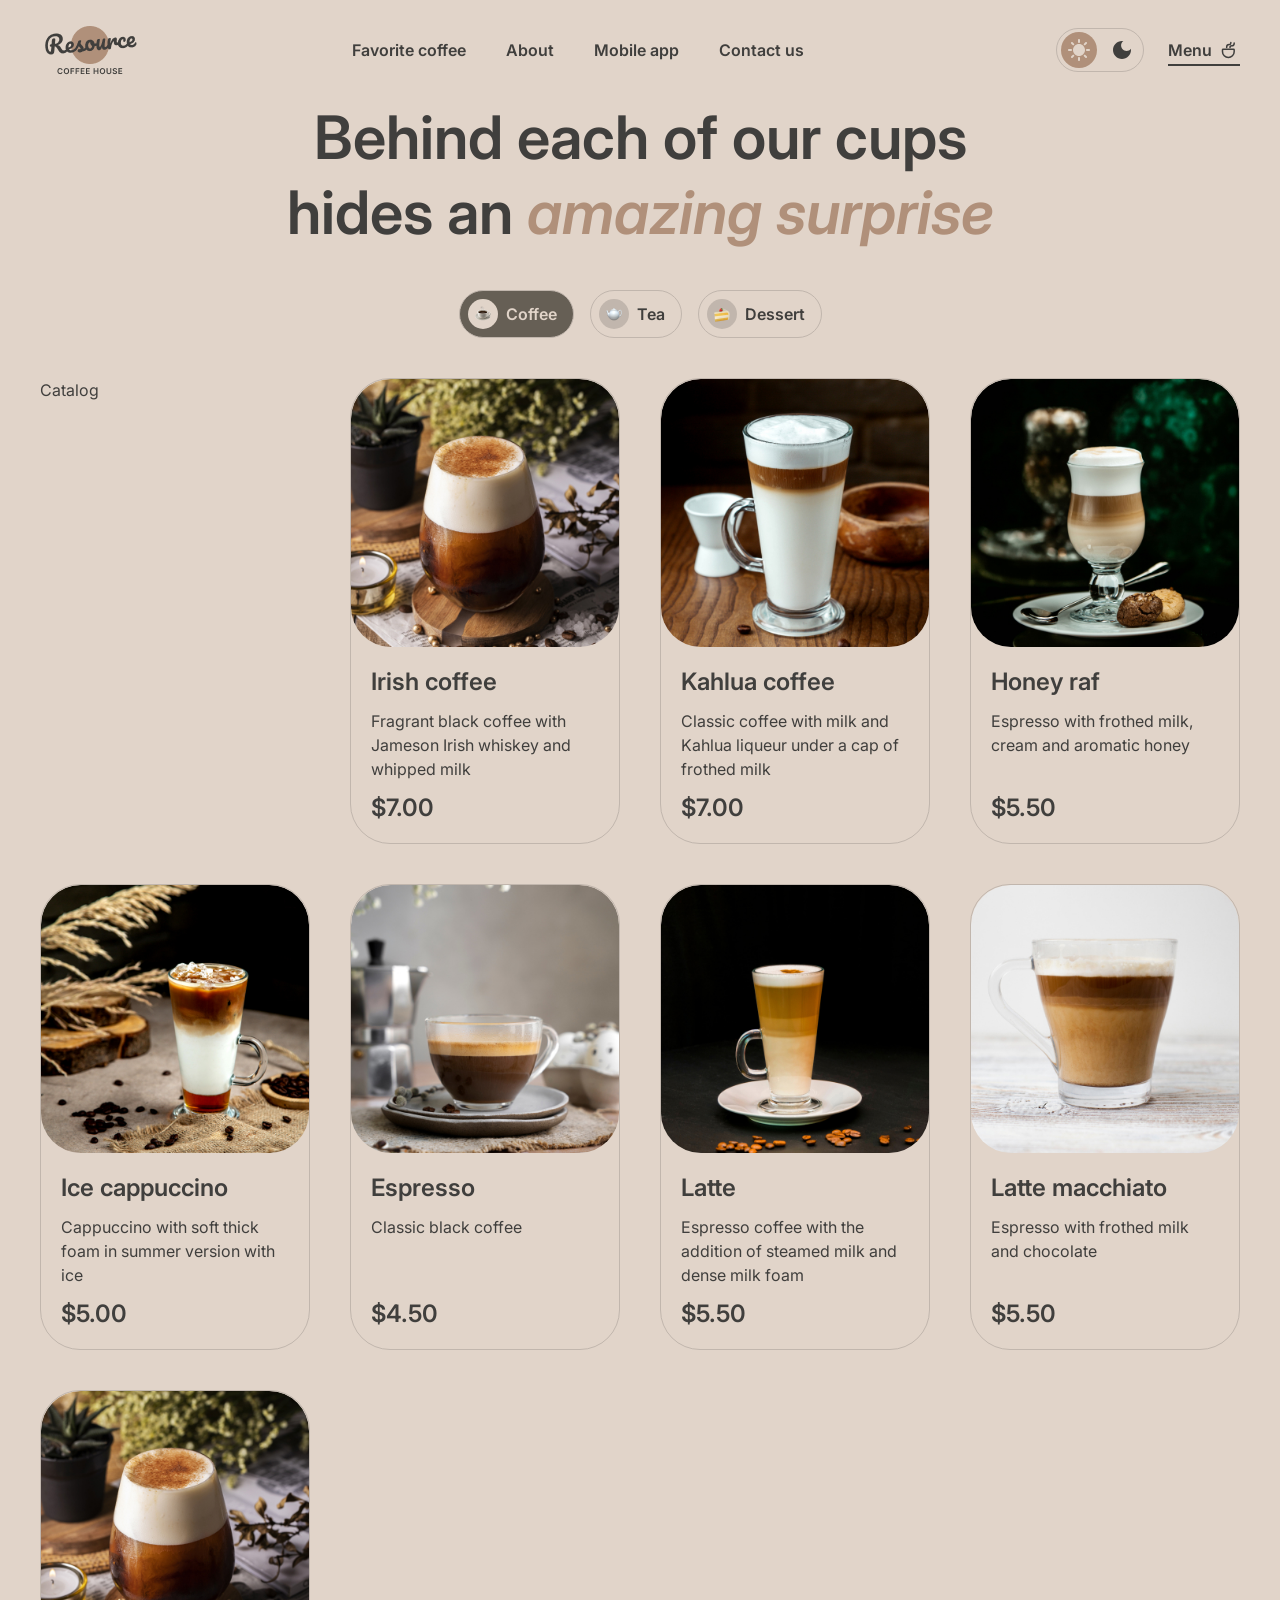
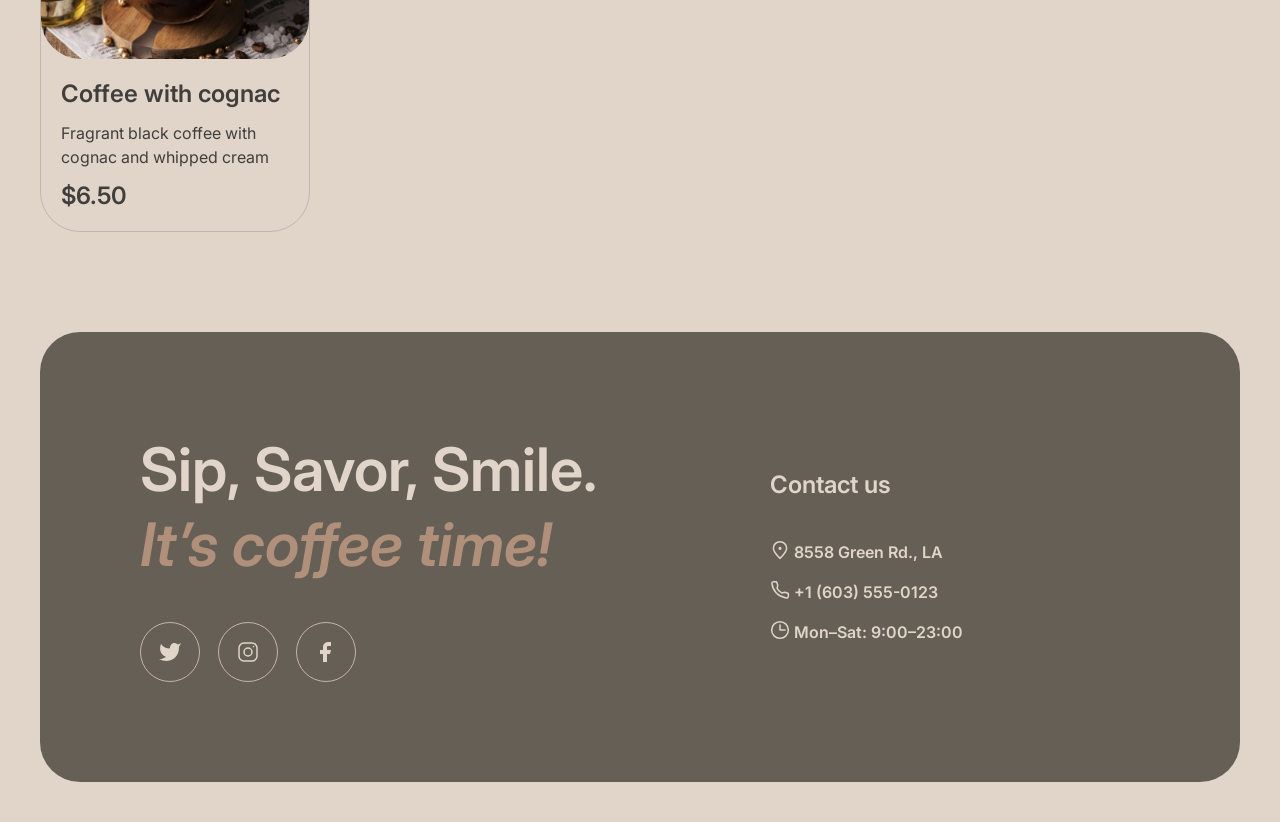
==== commit 9f88763a: "fix: change html" ====
--- a/catalog.html
+++ b/catalog.html
@@ -130,30 +130,31 @@
             <ul class="catalog__tabs">
               <li class="catalog__tab tab-catalog">
                 <button class="tab-catalog__btn tab-catalog__btn--active" data-tab="coffee">
-                  <div class="tab-catalog__icon">
+                  <span class="tab-catalog__icon">
                     <img src="./img/tab-icon-1.png" alt="coffee" />
-                  </div>
+                  </span>
                   <span class="tab-catalog__name">Coffee</span>
                 </button>
               </li>
               <li class="catalog__tab tab-catalog">
                 <button class="tab-catalog__btn" data-tab="tea">
-                  <div class="tab-catalog__icon">
+                  <span class="tab-catalog__icon">
                     <img src="./img/tab-icon-2.png" alt="coffee" />
-                  </div>
+                  </span>
                   <span class="tab-catalog__name">Tea</span>
                 </button>
               </li>
               <li class="catalog__tab tab-catalog">
                 <button class="tab-catalog__btn" data-tab="dessert">
-                  <div class="tab-catalog__icon">
+                  <span class="tab-catalog__icon">
                     <img src="./img/tab-icon-3.png" alt="coffee" />
-                  </div>
+                  </span>
                   <span class="tab-catalog__name">Dessert</span>
                 </button>
               </li>
             </ul>
             <div class="catalog__grid">
+              <h2 class="catalog__grid-title">Catalog</h2>
               <article class="catalog__item item-catalog" data-category="coffee">
                 <div class="item-catalog__image">
                   <img src="./img/catalog/coffee-1.jpg" alt="coffee-1" />
@@ -450,8 +451,8 @@
                   />
                   <path d="M17.5 6.51L17.51 6.49889" stroke-linecap="round" stroke-linejoin="round" /></svg
               ></a>
-              <a href="#" class="social-footer__link"
-                ><svg width="24" height="24" viewBox="0 0 24 24" fill="currentColor" xmlns="http://www.w3.org/2000/svg">
+              <a href="#" class="social-footer__link">
+                <svg width="24" height="24" viewBox="0 0 24 24" fill="currentColor" xmlns="http://www.w3.org/2000/svg">
                   <path
                     d="M17 2H14C12.6739 2 11.4021 2.52678 10.4645 3.46447C9.52678 4.40215 9 5.67392 9 7V10H6V14H9V22H13V14H16L17 10H13V7C13 6.73478 13.1054 6.48043 13.2929 6.29289C13.4804 6.10536 13.7348 6 14 6H17V2Z"
                     stroke-linecap="round"
--- a/css/style.css
+++ b/css/style.css
@@ -61,6 +61,9 @@
   .catalog__grid {
     grid-template-columns: auto;
   }
+}
+.catalog__grid-title {
+  overflow: hidden;
 }
 @media (width <= 768px) {
   .catalog__item:nth-child(n+5) {
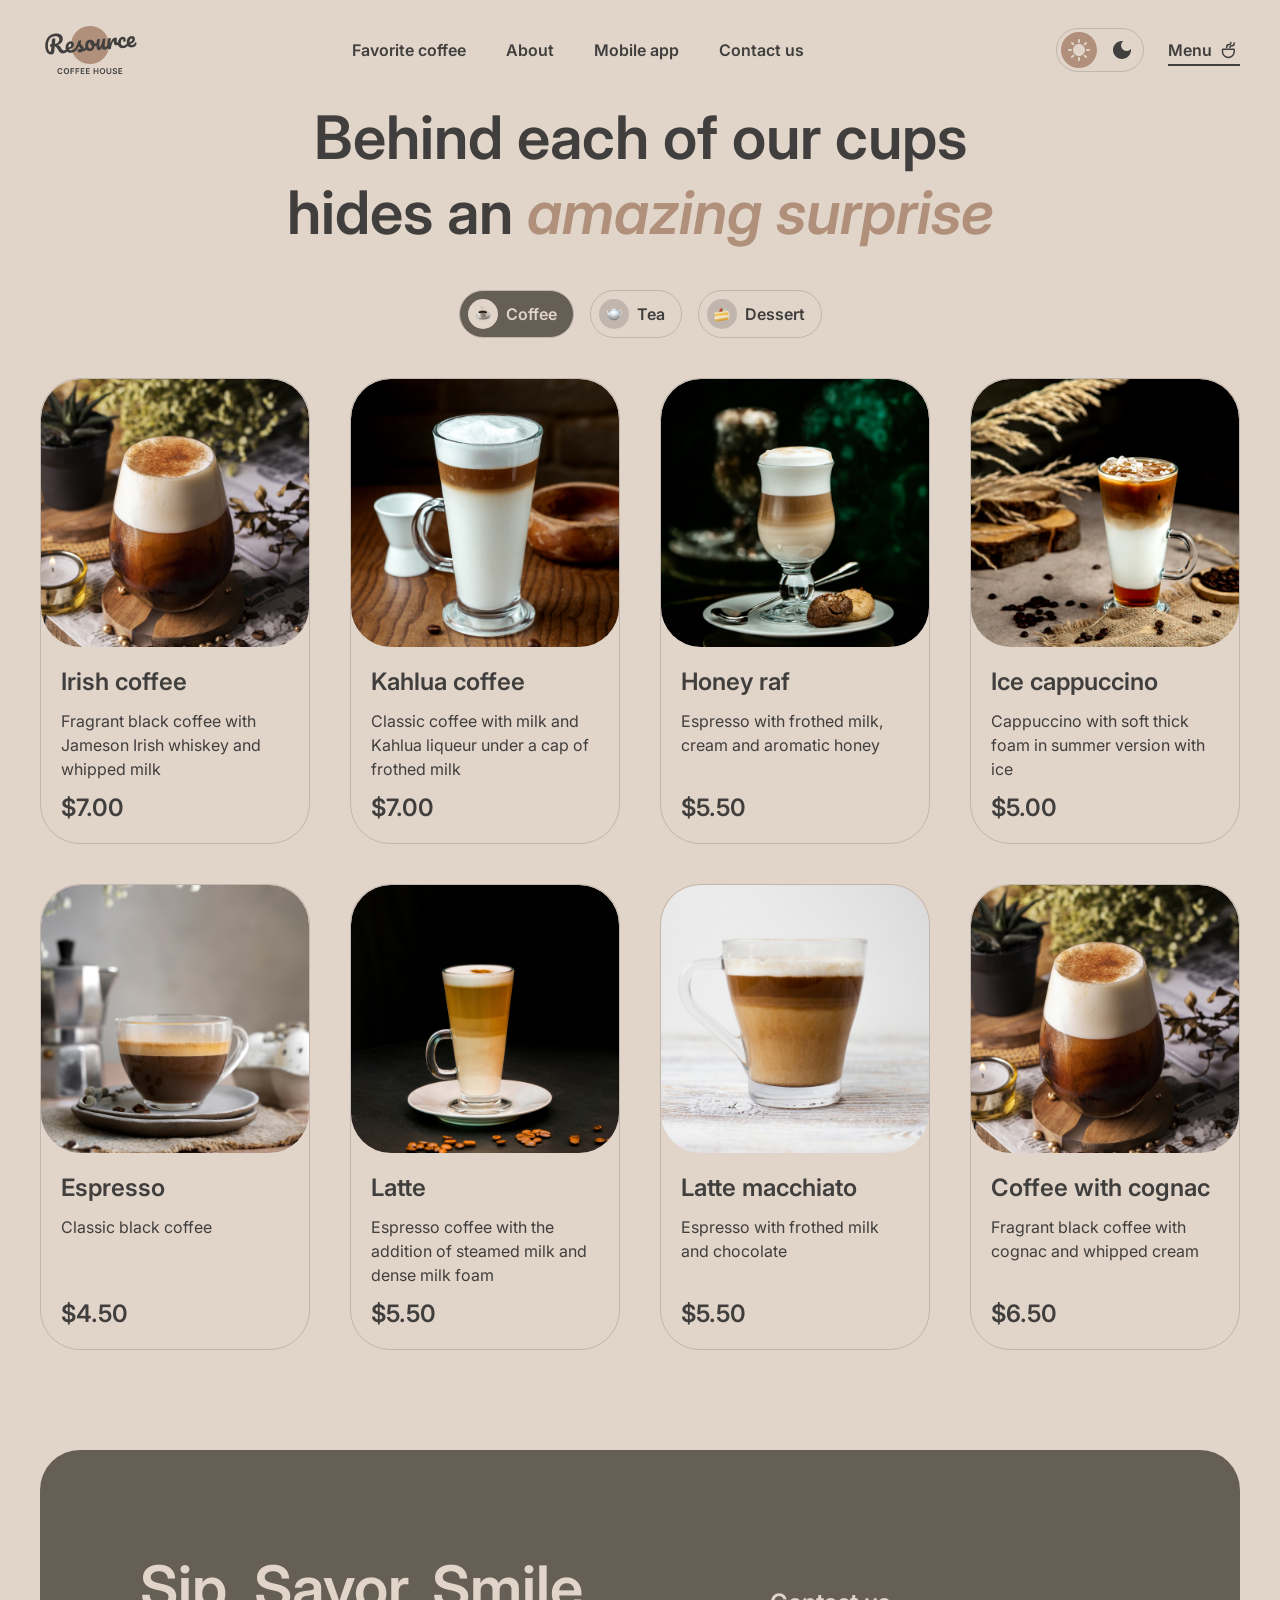
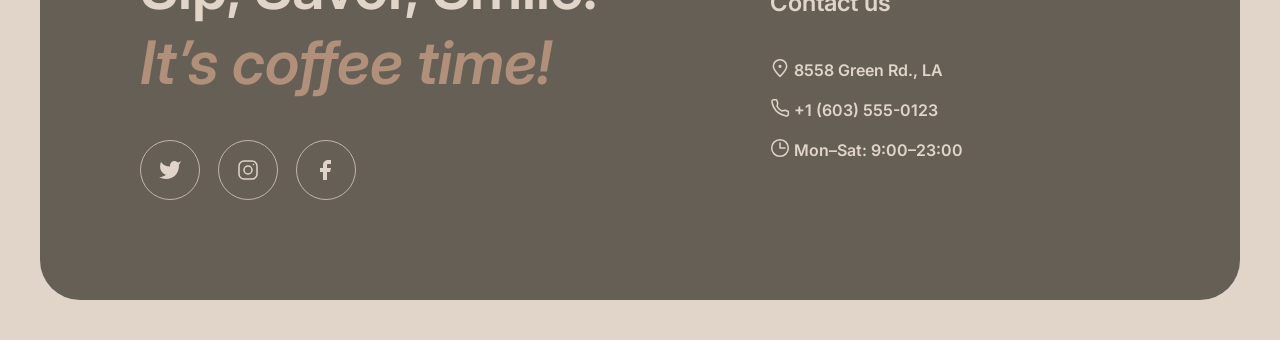
==== commit 32d8584a: "feat: complete burger menu functionality" ====
--- a/catalog.html
+++ b/catalog.html
@@ -19,19 +19,19 @@
           <nav class="header__menu menu-header">
             <ul class="menu-header__list">
               <li class="menu-header__item">
-                <a href="#favorite" class="menu-header__link">Favorite coffee</a>
+                <a href="index.html#favorite" class="menu-header__link">Favorite coffee</a>
               </li>
               <li class="menu-header__item">
-                <a href="#about" class="menu-header__link">About</a>
+                <a href="index.html#about" class="menu-header__link">About</a>
               </li>
               <li class="menu-header__item">
-                <a href="#mobile" class="menu-header__link">Mobile app</a>
+                <a href="index.html#mobile" class="menu-header__link">Mobile app</a>
               </li>
               <li class="menu-header__item">
                 <a href="#footer" class="menu-header__link">Contact us</a>
               </li>
               <li class="menu-header__item">
-                <a href="#" class="actions-header__menu"
+                <a href="catalog.html" class="actions-header__menu active"
                   >Menu
                   <svg width="20" height="20" viewBox="0 0 20 20" fill="none" xmlns="http://www.w3.org/2000/svg">
                     <path
--- a/css/style.css
+++ b/css/style.css
@@ -63,6 +63,15 @@
   }
 }
 .catalog__grid-title {
+  position: absolute;
+  width: 1px;
+  height: 1px;
+  margin: -1px;
+  border: 0;
+  padding: 0;
+  white-space: nowrap;
+  clip-path: inset(100%);
+  clip: rect(0 0 0 0);
   overflow: hidden;
 }
 @media (width <= 768px) {
@@ -336,6 +345,9 @@
   }
 }
 
+.header {
+  position: relative;
+}
 .header__container {
   display: flex;
   align-items: center;
@@ -374,9 +386,23 @@
     background-color: var(--background-page);
     transition: left 0.5s ease;
   }
-}
-.menu-header .menu-open {
-  left: 0;
+  .menu-header::before {
+    content: "";
+    position: fixed;
+    width: 100%;
+    height: 6.25rem;
+    top: 0;
+    left: -100%;
+    background-color: var(--background-page);
+    z-index: 2;
+    transition: left 0.5s ease 0s;
+  }
+  .menu-open .menu-header {
+    left: 0;
+  }
+  .menu-open .menu-header::before {
+    left: 0;
+  }
 }
 .menu-header__list {
   display: flex;
@@ -385,7 +411,7 @@
   align-items: center;
   column-gap: 2.5rem;
   row-gap: 0.3125rem;
-  z-index: 101;
+  z-index: 1;
 }
 @media (width <= 768px) {
   .menu-header__list {
@@ -401,6 +427,9 @@
   .menu-header__list {
     column-gap: 1.75rem;
   }
+}
+.menu-header__item {
+  text-align: center;
 }
 .menu-header__item .actions-header__menu {
   display: none;
@@ -548,20 +577,19 @@
 .icon-menu::before, .icon-menu::after {
   content: "";
   transition: all 0.3s ease 0s;
-  right: 0;
   position: absolute;
   width: 1rem;
-  height: 0.125rem;
+  height: 1.5px;
   background-color: var(--text-primary);
   left: 50%;
+  transform: translate(-50%, -50%);
+  border-radius: 2px;
 }
 .icon-menu::before {
   top: calc(50% - 4px);
-  transform: translateX(-50%);
 }
 .icon-menu::after {
   top: calc(50% + 4px);
-  transform: translateX(-50%);
 }
 .menu-open .icon-menu::before {
   top: 50%;
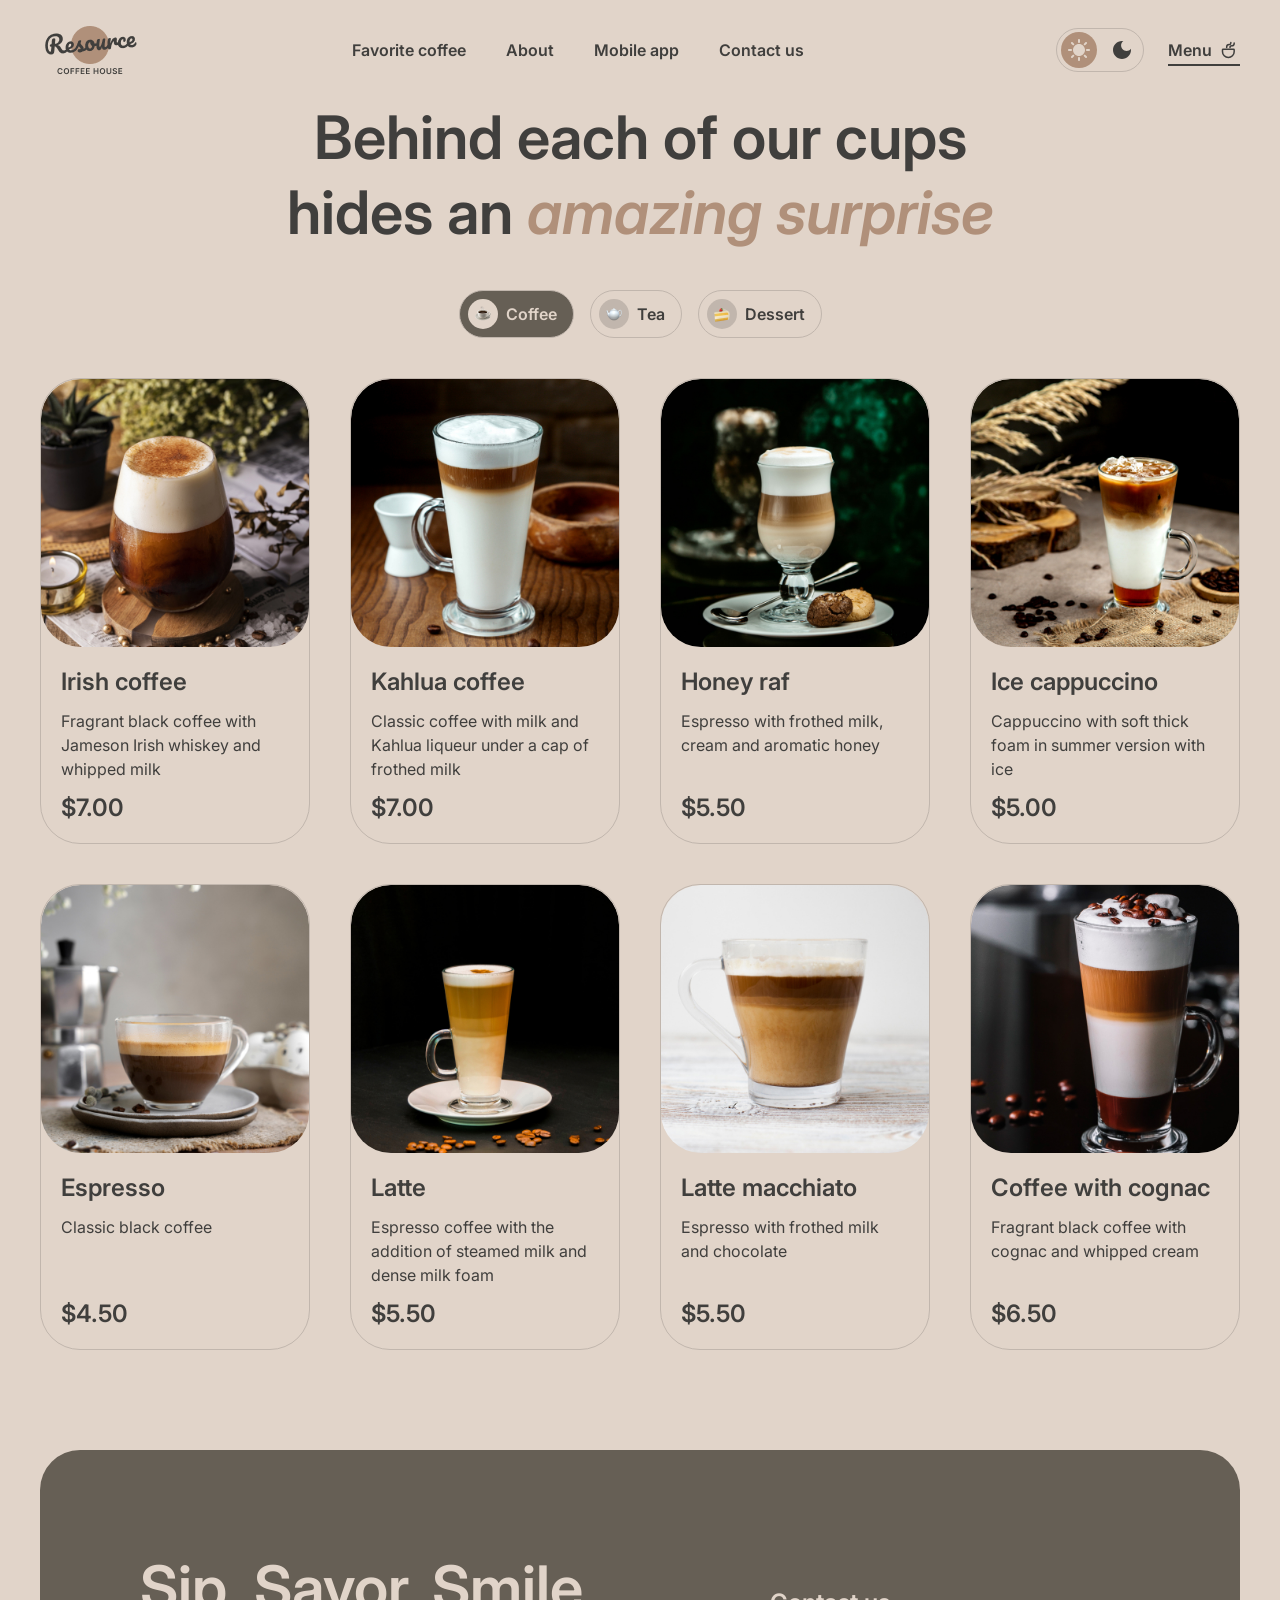
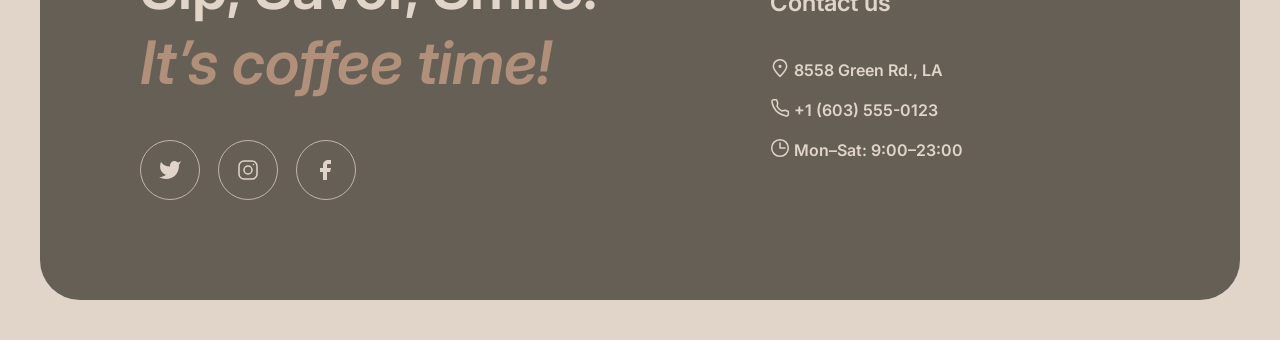
==== commit 1dac95d3: "feat: add tabs logic and load more logic" ====
--- a/catalog.html
+++ b/catalog.html
@@ -129,7 +129,7 @@
             <h1 class="catalog__title">Behind each of our cups hides an <span class="accent">amazing surprise</span></h1>
             <ul class="catalog__tabs">
               <li class="catalog__tab tab-catalog">
-                <button class="tab-catalog__btn tab-catalog__btn--active" data-tab="coffee">
+                <button class="tab-catalog__btn tab-catalog__btn--active" data-category="coffee">
                   <span class="tab-catalog__icon">
                     <img src="./img/tab-icon-1.png" alt="coffee" />
                   </span>
@@ -137,7 +137,7 @@
                 </button>
               </li>
               <li class="catalog__tab tab-catalog">
-                <button class="tab-catalog__btn" data-tab="tea">
+                <button class="tab-catalog__btn" data-category="tea">
                   <span class="tab-catalog__icon">
                     <img src="./img/tab-icon-2.png" alt="coffee" />
                   </span>
@@ -145,7 +145,7 @@
                 </button>
               </li>
               <li class="catalog__tab tab-catalog">
-                <button class="tab-catalog__btn" data-tab="dessert">
+                <button class="tab-catalog__btn" data-category="dessert">
                   <span class="tab-catalog__icon">
                     <img src="./img/tab-icon-3.png" alt="coffee" />
                   </span>
@@ -155,251 +155,6 @@
             </ul>
             <div class="catalog__grid">
               <h2 class="catalog__grid-title">Catalog</h2>
-              <article class="catalog__item item-catalog" data-category="coffee">
-                <div class="item-catalog__image">
-                  <img src="./img/catalog/coffee-1.jpg" alt="coffee-1" />
-                </div>
-                <div class="item-catalog__body">
-                  <a href="#" class="item-catalog__title-link">
-                    <h3 class="item-catalog__title">Irish coffee</h3>
-                  </a>
-                  <div class="item-catalog__text">Fragrant black coffee with Jameson Irish whiskey and whipped milk</div>
-                  <div class="item-catalog__price">$7.00</div>
-                </div>
-              </article>
-              <article class="catalog__item item-catalog" data-category="coffee">
-                <div class="item-catalog__image">
-                  <img src="./img/catalog/coffee-2.jpg" alt="coffee-2" />
-                </div>
-                <div class="item-catalog__body">
-                  <a href="#" class="item-catalog__title-link">
-                    <h3 class="item-catalog__title">Kahlua coffee</h3>
-                  </a>
-                  <div class="item-catalog__text">Classic coffee with milk and Kahlua liqueur under a cap of frothed milk</div>
-                  <div class="item-catalog__price">$7.00</div>
-                </div>
-              </article>
-              <article class="catalog__item item-catalog" data-category="coffee">
-                <div class="item-catalog__image">
-                  <img src="./img/catalog/coffee-3.jpg" alt="coffee-3" />
-                </div>
-                <div class="item-catalog__body">
-                  <a href="#" class="item-catalog__title-link">
-                    <h3 class="item-catalog__title">Honey raf</h3>
-                  </a>
-                  <div class="item-catalog__text">Espresso with frothed milk, cream and aromatic honey</div>
-                  <div class="item-catalog__price">$5.50</div>
-                </div>
-              </article>
-              <article class="catalog__item item-catalog" data-category="coffee">
-                <div class="item-catalog__image">
-                  <img src="./img/catalog/coffee-4.jpg" alt="coffee-4" />
-                </div>
-                <div class="item-catalog__body">
-                  <a href="#" class="item-catalog__title-link">
-                    <h3 class="item-catalog__title">Ice cappuccino</h3>
-                  </a>
-                  <div class="item-catalog__text">Cappuccino with soft thick foam in summer version with ice</div>
-                  <div class="item-catalog__price">$5.00</div>
-                </div>
-              </article>
-              <article class="catalog__item item-catalog" data-category="coffee">
-                <div class="item-catalog__image">
-                  <img src="./img/catalog/coffee-5.jpg" alt="coffee-5" />
-                </div>
-                <div class="item-catalog__body">
-                  <a href="#" class="item-catalog__title-link">
-                    <h3 class="item-catalog__title">Espresso</h3>
-                  </a>
-                  <div class="item-catalog__text">Classic black coffee</div>
-                  <div class="item-catalog__price">$4.50</div>
-                </div>
-              </article>
-              <article class="catalog__item item-catalog" data-category="coffee">
-                <div class="item-catalog__image">
-                  <img src="./img/catalog/coffee-6.jpg" alt="coffee-6" />
-                </div>
-                <div class="item-catalog__body">
-                  <a href="#" class="item-catalog__title-link">
-                    <h3 class="item-catalog__title">Latte</h3>
-                  </a>
-                  <div class="item-catalog__text">Espresso coffee with the addition of steamed milk and dense milk foam</div>
-                  <div class="item-catalog__price">$5.50</div>
-                </div>
-              </article>
-              <article class="catalog__item item-catalog" data-category="coffee">
-                <div class="item-catalog__image">
-                  <img src="./img/catalog/coffee-7.jpg" alt="coffee-7" />
-                </div>
-                <div class="item-catalog__body">
-                  <a href="#" class="item-catalog__title-link">
-                    <h3 class="item-catalog__title">Latte macchiato</h3>
-                  </a>
-                  <div class="item-catalog__text">Espresso with frothed milk and chocolate</div>
-                  <div class="item-catalog__price">$5.50</div>
-                </div>
-              </article>
-              <article class="catalog__item item-catalog" data-category="coffee">
-                <div class="item-catalog__image">
-                  <img src="./img/catalog/coffee-1.jpg" alt="coffee-1" />
-                </div>
-                <div class="item-catalog__body">
-                  <a href="#" class="item-catalog__title-link">
-                    <h3 class="item-catalog__title">Coffee with cognac</h3>
-                  </a>
-                  <div class="item-catalog__text">Fragrant black coffee with cognac and whipped cream</div>
-                  <div class="item-catalog__price">$6.50</div>
-                </div>
-              </article>
-
-              <article class="catalog__item item-catalog hidden" data-category="tea">
-                <div class="item-catalog__image">
-                  <img src="./img/catalog/tea-1.jpg" alt="tea-1" />
-                </div>
-                <div class="item-catalog__body">
-                  <a href="#" class="item-catalog__title-link">
-                    <h3 class="item-catalog__title">Moroccan</h3>
-                  </a>
-                  <div class="item-catalog__text">Fragrant black tea with the addition of tangerine, cinnamon, honey, lemon and mint</div>
-                  <div class="item-catalog__price">$4.50</div>
-                </div>
-              </article>
-              <article class="catalog__item item-catalog hidden" data-category="tea">
-                <div class="item-catalog__image">
-                  <img src="./img/catalog/tea-2.jpg" alt="tea-2" />
-                </div>
-                <div class="item-catalog__body">
-                  <a href="#" class="item-catalog__title-link">
-                    <h3 class="item-catalog__title">Ginger</h3>
-                  </a>
-                  <div class="item-catalog__text">Original black tea with fresh ginger, lemon and honey</div>
-                  <div class="item-catalog__price">$5.00</div>
-                </div>
-              </article>
-              <article class="catalog__item item-catalog hidden" data-category="tea">
-                <div class="item-catalog__image">
-                  <img src="./img/catalog/tea-3.jpg" alt="tea-3" />
-                </div>
-                <div class="item-catalog__body">
-                  <a href="#" class="item-catalog__title-link">
-                    <h3 class="item-catalog__title">Cranberry</h3>
-                  </a>
-                  <div class="item-catalog__text">Invigorating black tea with cranberry and honey</div>
-                  <div class="item-catalog__price">$5.00</div>
-                </div>
-              </article>
-              <article class="catalog__item item-catalog hidden" data-category="tea">
-                <div class="item-catalog__image">
-                  <img src="./img/catalog/tea-4.jpg" alt="tea-4" />
-                </div>
-                <div class="item-catalog__body">
-                  <a href="#" class="item-catalog__title-link">
-                    <h3 class="item-catalog__title">Sea buckthorn</h3>
-                  </a>
-                  <div class="item-catalog__text">Toning sweet black tea with sea buckthorn, fresh thyme and cinnamon</div>
-                  <div class="item-catalog__price">$5.50</div>
-                </div>
-              </article>
-
-              <article class="catalog__item item-catalog hidden" data-category="dessert">
-                <div class="item-catalog__image">
-                  <img src="./img/catalog/dessert-1.jpg" alt="dessert-1" />
-                </div>
-                <div class="item-catalog__body">
-                  <a href="#" class="item-catalog__title-link">
-                    <h3 class="item-catalog__title">Marble cheesecake</h3>
-                  </a>
-                  <div class="item-catalog__text">Philadelphia cheese with lemon zest on a light sponge cake and red currant jam</div>
-                  <div class="item-catalog__price">$3.50</div>
-                </div>
-              </article>
-              <article class="catalog__item item-catalog hidden" data-category="dessert">
-                <div class="item-catalog__image">
-                  <img src="./img/catalog/dessert-2.jpg" alt="dessert-2" />
-                </div>
-                <div class="item-catalog__body">
-                  <a href="#" class="item-catalog__title-link">
-                    <h3 class="item-catalog__title">Red velvet</h3>
-                  </a>
-                  <div class="item-catalog__text">Layer cake with cream cheese frosting</div>
-                  <div class="item-catalog__price">$4.500</div>
-                </div>
-              </article>
-              <article class="catalog__item item-catalog hidden" data-category="dessert">
-                <div class="item-catalog__image">
-                  <img src="./img/catalog/dessert-3.jpg" alt="dessert-3" />
-                </div>
-                <div class="item-catalog__body">
-                  <a href="#" class="item-catalog__title-link">
-                    <h3 class="item-catalog__title">Cheesecakes</h3>
-                  </a>
-                  <div class="item-catalog__text">
-                    Soft cottage cheese pancakes with sour cream and fresh berries and sprinkled with powdered sugar
-                  </div>
-                  <div class="item-catalog__price">$4.50</div>
-                </div>
-              </article>
-              <article class="catalog__item item-catalog hidden" data-category="dessert">
-                <div class="item-catalog__image">
-                  <img src="./img/catalog/dessert-4.jpg" alt="dessert-4" />
-                </div>
-                <div class="item-catalog__body">
-                  <a href="#" class="item-catalog__title-link">
-                    <h3 class="item-catalog__title">Creme brulee</h3>
-                  </a>
-                  <div class="item-catalog__text">Delicate creamy dessert in a caramel basket with wild berries</div>
-                  <div class="item-catalog__price">$4.00</div>
-                </div>
-              </article>
-              <article class="catalog__item item-catalog hidden" data-category="dessert">
-                <div class="item-catalog__image">
-                  <img src="./img/catalog/dessert-5.jpg" alt="dessert-5" />
-                </div>
-                <div class="item-catalog__body">
-                  <a href="#" class="item-catalog__title-link">
-                    <h3 class="item-catalog__title">Pancakes</h3>
-                  </a>
-                  <div class="item-catalog__text">Tender pancakes with strawberry jam and fresh strawberries</div>
-                  <div class="item-catalog__price">$4.50</div>
-                </div>
-              </article>
-              <article class="catalog__item item-catalog hidden" data-category="dessert">
-                <div class="item-catalog__image">
-                  <img src="./img/catalog/dessert-6.jpg" alt="dessert-6" />
-                </div>
-                <div class="item-catalog__body">
-                  <a href="#" class="item-catalog__title-link">
-                    <h3 class="item-catalog__title">Honey cake</h3>
-                  </a>
-                  <div class="item-catalog__text">Classic honey cake with delicate custard</div>
-                  <div class="item-catalog__price">$4.50</div>
-                </div>
-              </article>
-
-              <article class="catalog__item item-catalog hidden" data-category="dessert">
-                <div class="item-catalog__image">
-                  <img src="./img/catalog/dessert-7.jpg" alt="dessert-7" />
-                </div>
-                <div class="item-catalog__body">
-                  <a href="#" class="item-catalog__title-link">
-                    <h3 class="item-catalog__title">Chocolate cake</h3>
-                  </a>
-                  <div class="item-catalog__text">Cake with hot chocolate filling and nuts with dried apricots</div>
-                  <div class="item-catalog__price">$5.50</div>
-                </div>
-              </article>
-              <article class="catalog__item item-catalog hidden" data-category="dessert">
-                <div class="item-catalog__image">
-                  <img src="./img/catalog/dessert-8.jpg" alt="dessert-8" />
-                </div>
-                <div class="item-catalog__body">
-                  <a href="#" class="item-catalog__title-link">
-                    <h3 class="item-catalog__title">Black forest</h3>
-                  </a>
-                  <div class="item-catalog__text">A combination of thin sponge cake with cherry jam and light chocolate mousse</div>
-                  <div class="item-catalog__price">$6.50</div>
-                </div>
-              </article>
             </div>
             <div class="catalog__load-more">
               <button class="catalog__load-more-btn">
--- a/css/style.css
+++ b/css/style.css
@@ -73,11 +73,6 @@
   clip-path: inset(100%);
   clip: rect(0 0 0 0);
   overflow: hidden;
-}
-@media (width <= 768px) {
-  .catalog__item:nth-child(n+5) {
-    display: none;
-  }
 }
 .catalog__item.hidden {
   display: none;
@@ -749,7 +744,7 @@
   background-color: var(--border-primary);
   border-radius: 6.25rem;
 }
-.slider__dot-active {
+.slider__dot--active {
   background-color: var(--text-primary);
 }
 
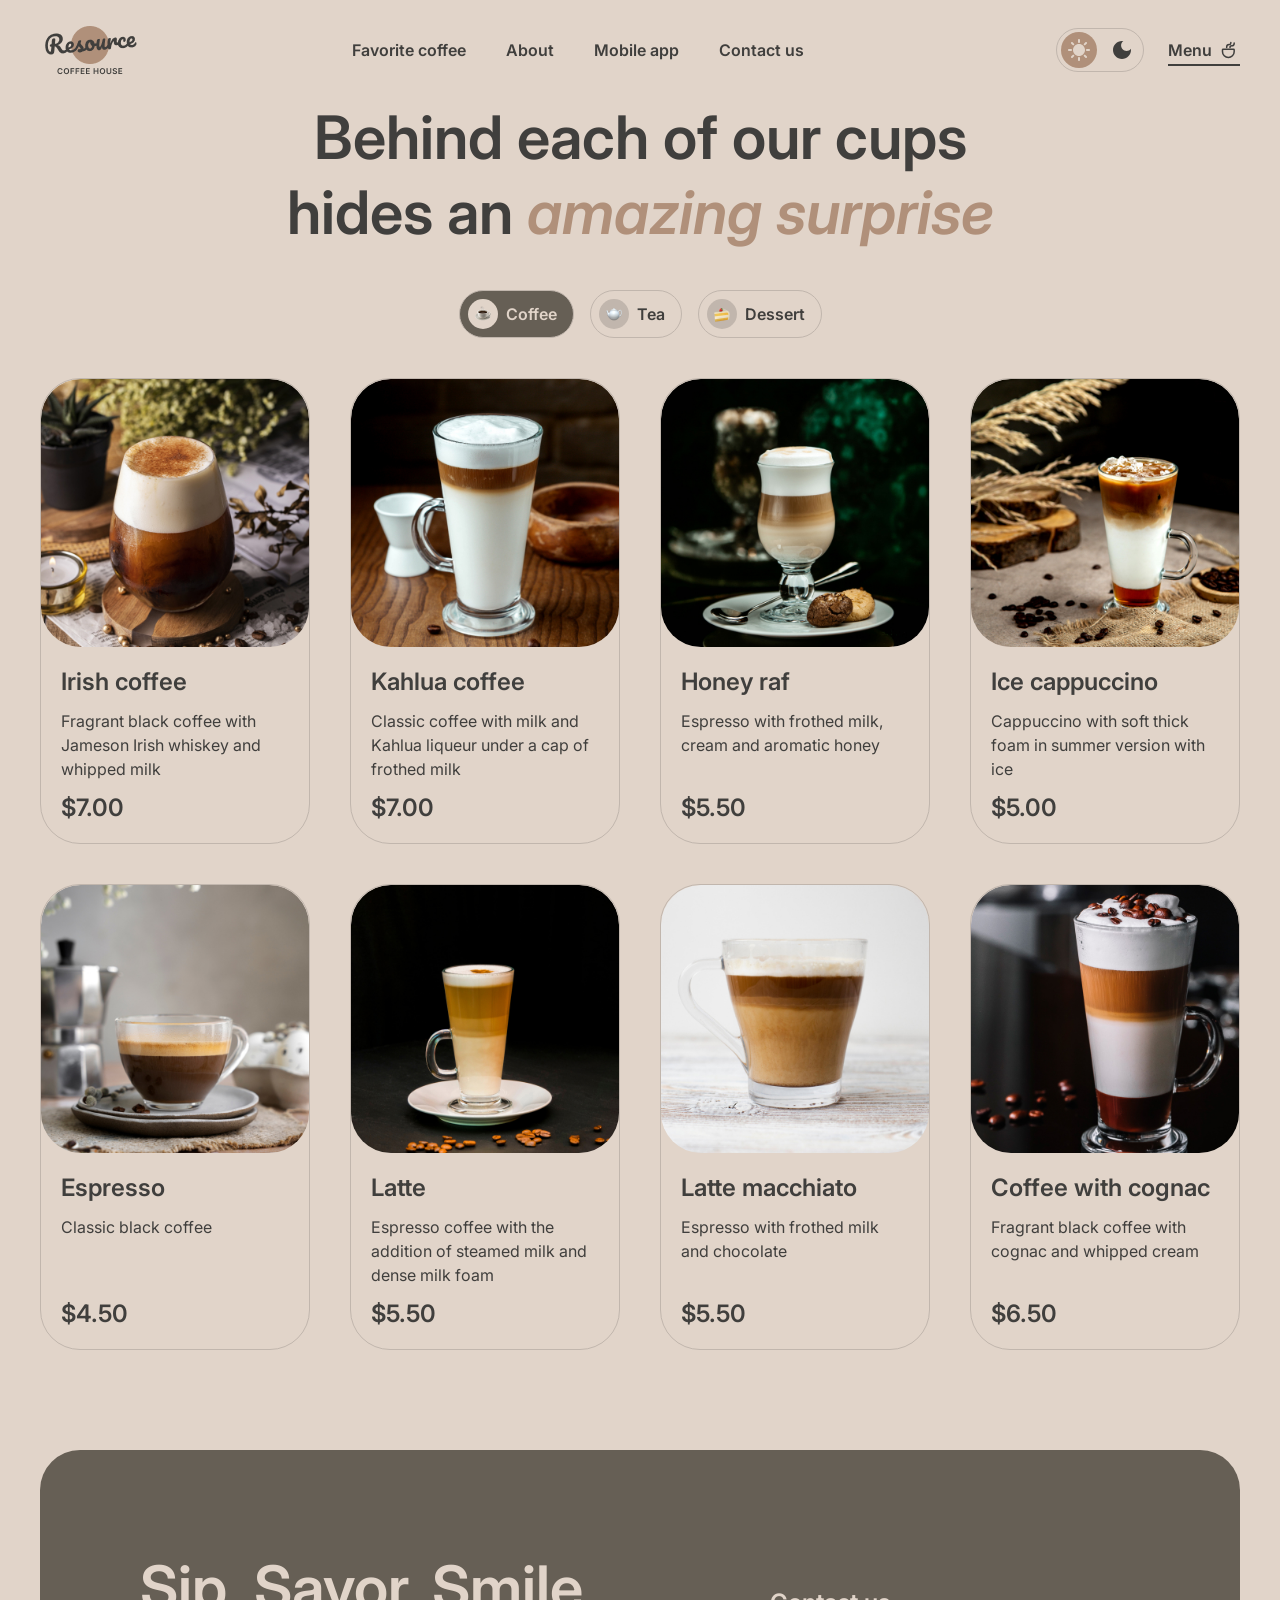
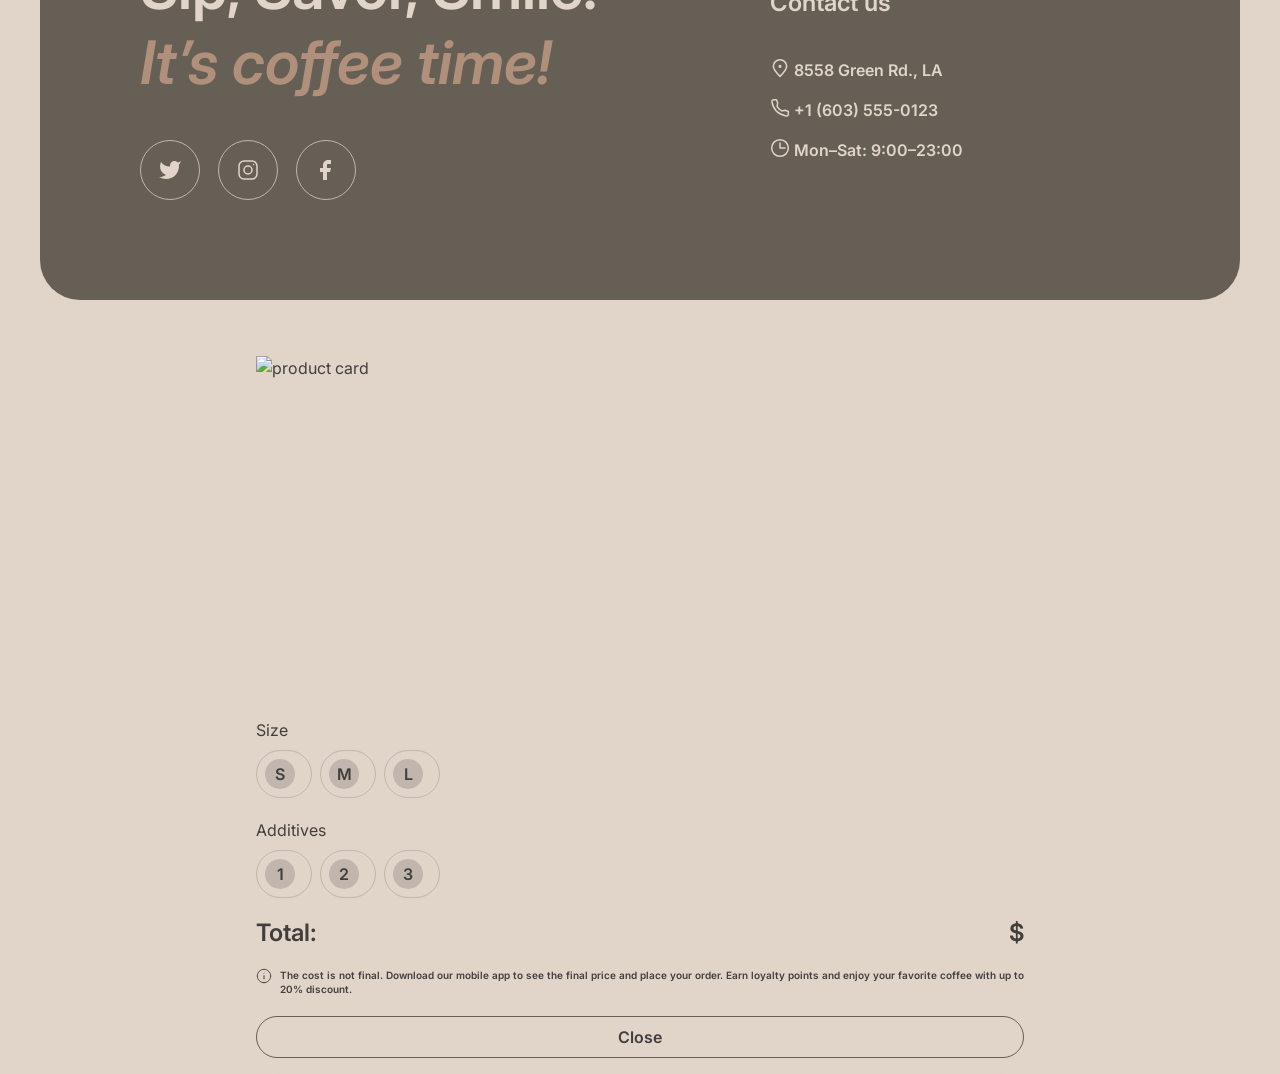
==== commit e3bc6224: "feat: add html and css modal window" ====
--- a/catalog.html
+++ b/catalog.html
@@ -227,5 +227,40 @@
       </footer>
     </div>
     <script src="./js/script.js"></script>
+    <div class="modal">
+      <div class="modal__content">
+        <div class="modal__image">
+          <img src="" alt="product card" />
+        </div>
+        <div class="modal__body">
+          <div class="modal__header">
+            <h3 class="modal__title heading-3"></h3>
+            <div class="modal__description"></div>
+          </div>
+          <div class="modal__actions actions-modal">
+            <span class="actions-modal__label">Size</span>
+            <div class="actions-modal__buttons">
+              <button class="actions-modal__btn"><span>S</span></button>
+              <button class="actions-modal__btn"><span>M</span></button>
+              <button class="actions-modal__btn"><span>L</span></button>
+            </div>
+          </div>
+          <div class="modal__actions actions-modal">
+            <span class="actions-modal__label">Additives</span>
+            <div class="actions-modal__buttons">
+              <button class="actions-modal__btn"><span>1</span></button>
+              <button class="actions-modal__btn"><span>2</span></button>
+              <button class="actions-modal__btn"><span>3</span></button>
+            </div>
+          </div>
+          <div class="modal__price">Total: <span>$</span></div>
+          <div class="modal__info">
+            The cost is not final. Download our mobile app to see the final price and place your order. Earn loyalty points and enjoy your
+            favorite coffee with up to 20% discount.
+          </div>
+          <button class="modal__btn">Close</button>
+        </div>
+      </div>
+    </div>
   </body>
 </html>
--- a/css/style.css
+++ b/css/style.css
@@ -174,6 +174,7 @@
   flex-direction: column;
   row-gap: 0.75rem;
   flex-grow: 1;
+  cursor: pointer;
 }
 .item-catalog__title {
   font-size: 1.5rem;
@@ -192,6 +193,117 @@
   font-size: 1.5rem;
   line-height: 1.25;
   font-weight: 600;
+}
+
+.modal {
+  max-width: 50rem;
+  margin: 0 auto;
+  display: flex;
+  align-items: flex-start;
+  gap: 1.25rem;
+  border-radius: 2.5rem;
+  padding: 1rem;
+  background-color: var(--background-page);
+}
+.modal__content {
+  display: flex;
+  flex-direction: column;
+  row-gap: 20px;
+}
+.modal__image {
+  flex: 1 1 19.375rem;
+}
+.modal__image img {
+  max-width: 100%;
+}
+.modal__body {
+  display: flex;
+  flex-direction: column;
+  gap: 1.25rem;
+}
+.modal__title {
+  margin-bottom: 0.75rem;
+}
+.modal__price {
+  font-weight: 600;
+  font-size: 1.5rem;
+  line-height: 1.25;
+  display: flex;
+  justify-content: space-between;
+  gap: 1.25rem;
+}
+.modal__info {
+  font-size: 10px;
+  line-height: 1.4;
+  padding-left: 1.5rem;
+  position: relative;
+  font-weight: 600;
+}
+.modal__info::before {
+  content: "";
+  position: absolute;
+  width: 16px;
+  height: 16px;
+  background-image: url("../img/catalog/info-empty.svg");
+  top: 0;
+  left: 0;
+}
+.modal__btn {
+  width: 100%;
+  font-weight: 600;
+  border-radius: 6.25rem;
+  border: 1px solid var(--border-inverse);
+  padding: 0.625rem;
+  transition: all 0.3s ease 0s;
+}
+@media (any-hover: hover) {
+  .modal__btn:hover {
+    background-color: var(--background-container);
+    color: var(--text-inverse);
+  }
+}
+
+.actions-modal__label {
+  margin-bottom: 8px;
+  display: block;
+}
+.actions-modal__buttons {
+  display: flex;
+  flex-wrap: wrap;
+  align-items: center;
+  gap: 0.5rem;
+}
+.actions-modal__btn {
+  display: flex;
+  align-items: center;
+  gap: 0.5rem;
+  padding: 8px 16px 8px 8px;
+  background-color: transparent;
+  border: 1px solid var(--border-primary);
+  border-radius: 6.25rem;
+  transition: all 0.3s ease 0s;
+  font-weight: 600;
+}
+.actions-modal__btn span {
+  text-transform: uppercase;
+  width: 1.875rem;
+  height: 1.875rem;
+  background-color: var(--border-primary);
+  border-radius: 50%;
+  display: flex;
+  align-items: center;
+  justify-content: center;
+  transition: background-color 0.3s ease 0s;
+  color: var(--text-primary);
+}
+@media (any-hover: hover) {
+  .actions-modal__btn:hover {
+    background-color: var(--background-container);
+    color: var(--text-inverse);
+  }
+  .actions-modal__btn:hover span {
+    background-color: var(--background-page);
+  }
 }
 
 @font-face {
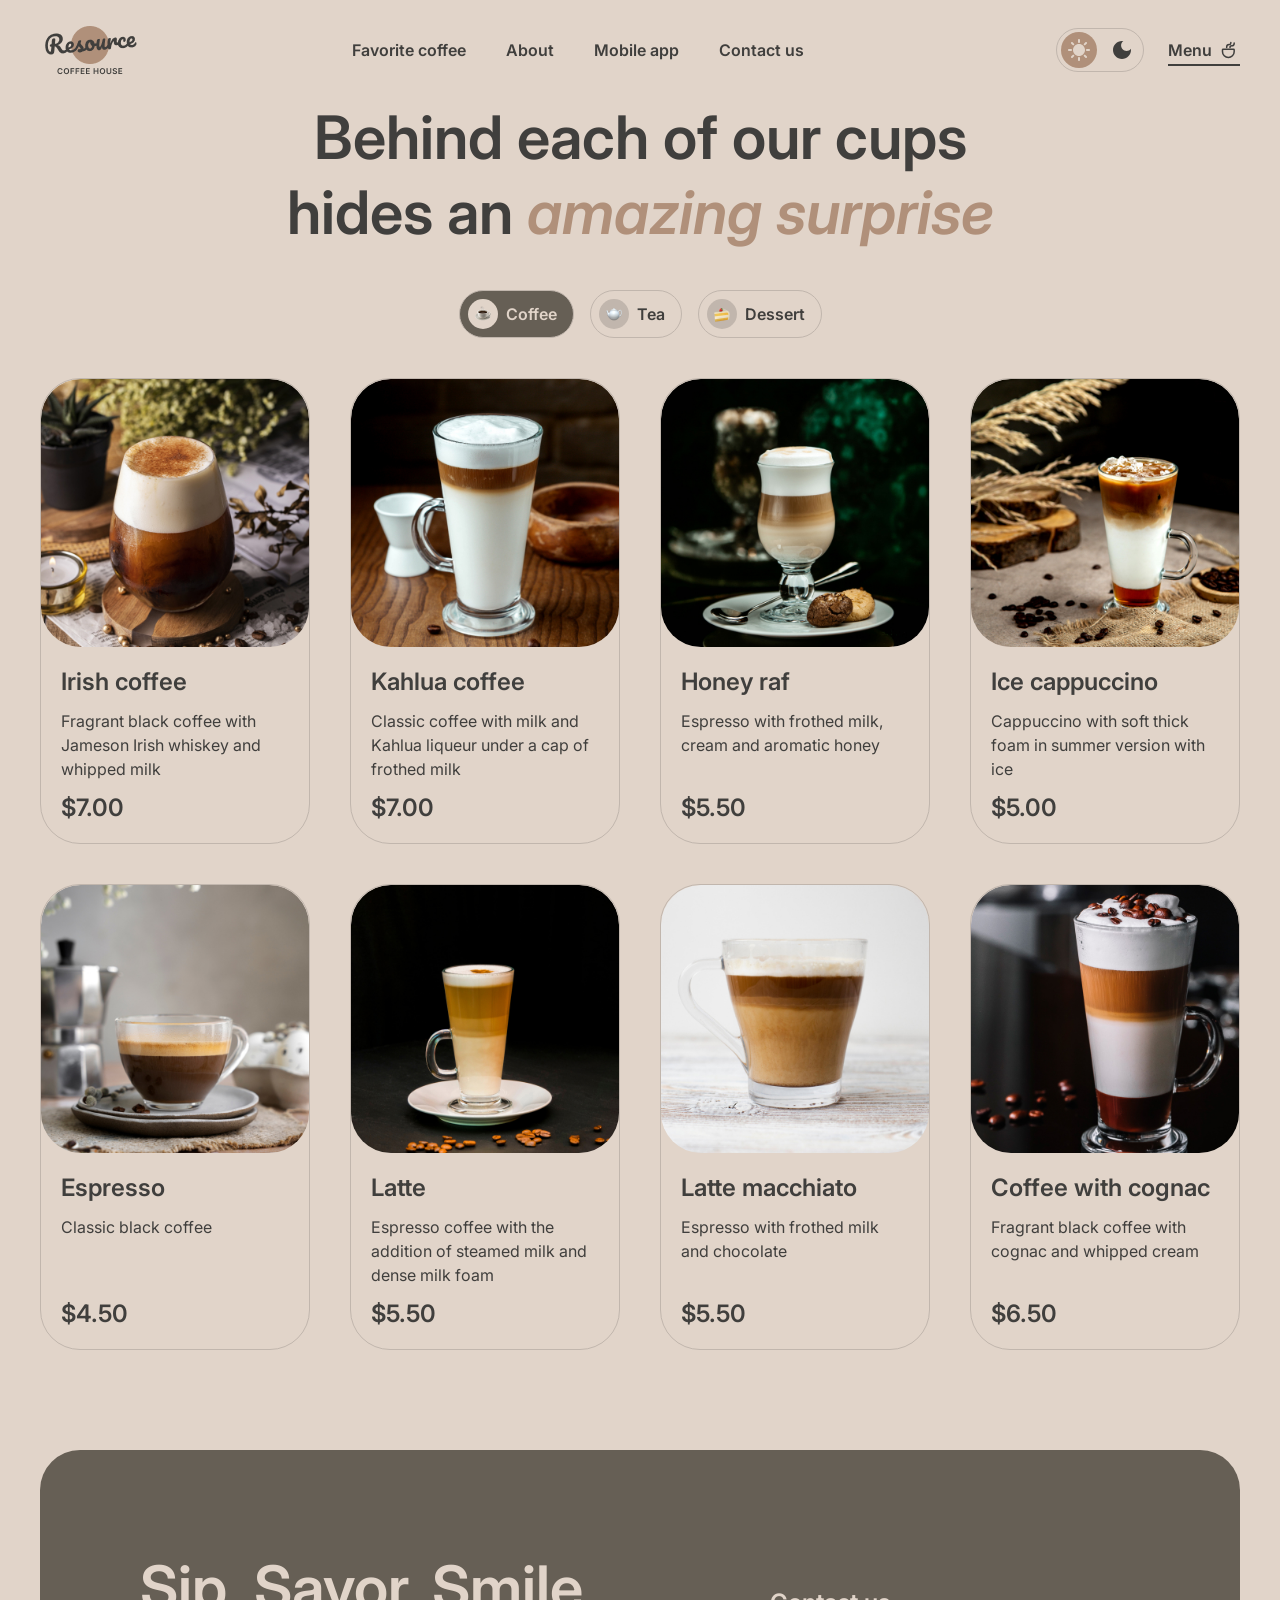
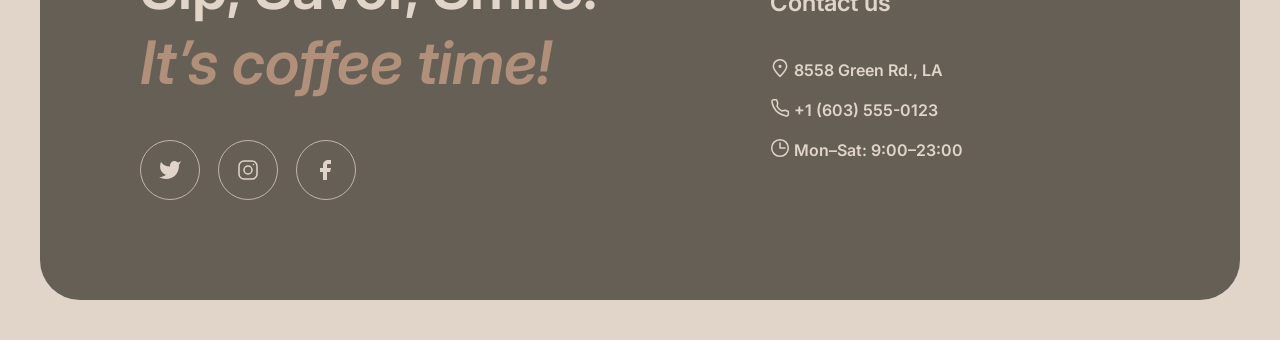
==== commit d65a211d: "feat: add close logic to modal" ====
--- a/catalog.html
+++ b/catalog.html
@@ -226,7 +226,6 @@
         </div>
       </footer>
     </div>
-    <script src="./js/script.js"></script>
     <div class="modal">
       <div class="modal__content">
         <div class="modal__image">
@@ -240,17 +239,29 @@
           <div class="modal__actions actions-modal">
             <span class="actions-modal__label">Size</span>
             <div class="actions-modal__buttons">
-              <button class="actions-modal__btn"><span>S</span></button>
-              <button class="actions-modal__btn"><span>M</span></button>
-              <button class="actions-modal__btn"><span>L</span></button>
+              <button class="actions-modal__btn">
+                <span class="actions-modal__size">S</span><span class="actions-modal__size-text"></span>
+              </button>
+              <button class="actions-modal__btn">
+                <span class="actions-modal__size">M</span><span class="actions-modal__size-text"></span>
+              </button>
+              <button class="actions-modal__btn">
+                <span class="actions-modal__size">L</span><span class="actions-modal__size-text"></span>
+              </button>
             </div>
           </div>
           <div class="modal__actions actions-modal">
             <span class="actions-modal__label">Additives</span>
             <div class="actions-modal__buttons">
-              <button class="actions-modal__btn"><span>1</span></button>
-              <button class="actions-modal__btn"><span>2</span></button>
-              <button class="actions-modal__btn"><span>3</span></button>
+              <button class="actions-modal__btn">
+                <span class="actions-modal__additive">1</span><span class="actions-modal__additive-text"></span>
+              </button>
+              <button class="actions-modal__btn">
+                <span class="actions-modal__additive">2</span><span class="actions-modal__additive-text"></span>
+              </button>
+              <button class="actions-modal__btn">
+                <span class="actions-modal__additive">3</span><span class="actions-modal__additive-text"></span>
+              </button>
             </div>
           </div>
           <div class="modal__price">Total: <span>$</span></div>
@@ -262,5 +273,6 @@
         </div>
       </div>
     </div>
+    <script src="./js/script.js"></script>
   </body>
 </html>
--- a/css/style.css
+++ b/css/style.css
@@ -196,25 +196,46 @@
 }
 
 .modal {
+  position: fixed;
+  z-index: 999;
+  top: 0;
+  left: 0;
+  width: 100%;
+  height: 100%;
+  display: flex;
+  justify-content: center;
+  align-items: center;
+  background-color: rgba(64, 63, 61, 0.8);
+  opacity: 0;
+  visibility: hidden;
+}
+.modal.is-open {
+  opacity: 1;
+  visibility: visible;
+}
+.modal__content {
+  background-color: var(--background-page);
   max-width: 50rem;
   margin: 0 auto;
+  border-radius: 2.5rem;
+  padding: 1rem;
   display: flex;
   align-items: flex-start;
   gap: 1.25rem;
+  row-gap: 20px;
+}
+.modal__image {
+  flex: 1 0 19.375rem;
   border-radius: 2.5rem;
-  padding: 1rem;
-  background-color: var(--background-page);
-}
-.modal__content {
-  display: flex;
-  flex-direction: column;
-  row-gap: 20px;
-}
-.modal__image {
-  flex: 1 1 19.375rem;
+  overflow: hidden;
 }
 .modal__image img {
   max-width: 100%;
+}
+@media (width <= 600px) {
+  .modal__image {
+    display: none;
+  }
 }
 .modal__body {
   display: flex;
@@ -284,7 +305,17 @@
   transition: all 0.3s ease 0s;
   font-weight: 600;
 }
-.actions-modal__btn span {
+@media (any-hover: hover) {
+  .actions-modal__btn:hover {
+    background-color: var(--background-container);
+    color: var(--text-inverse);
+  }
+  .actions-modal__btn:hover .actions-modal__size,
+  .actions-modal__btn:hover .actions-modal__additive {
+    background-color: var(--background-page);
+  }
+}
+.actions-modal__size, .actions-modal__additive {
   text-transform: uppercase;
   width: 1.875rem;
   height: 1.875rem;
@@ -295,15 +326,6 @@
   justify-content: center;
   transition: background-color 0.3s ease 0s;
   color: var(--text-primary);
-}
-@media (any-hover: hover) {
-  .actions-modal__btn:hover {
-    background-color: var(--background-container);
-    color: var(--text-inverse);
-  }
-  .actions-modal__btn:hover span {
-    background-color: var(--background-page);
-  }
 }
 
 @font-face {
